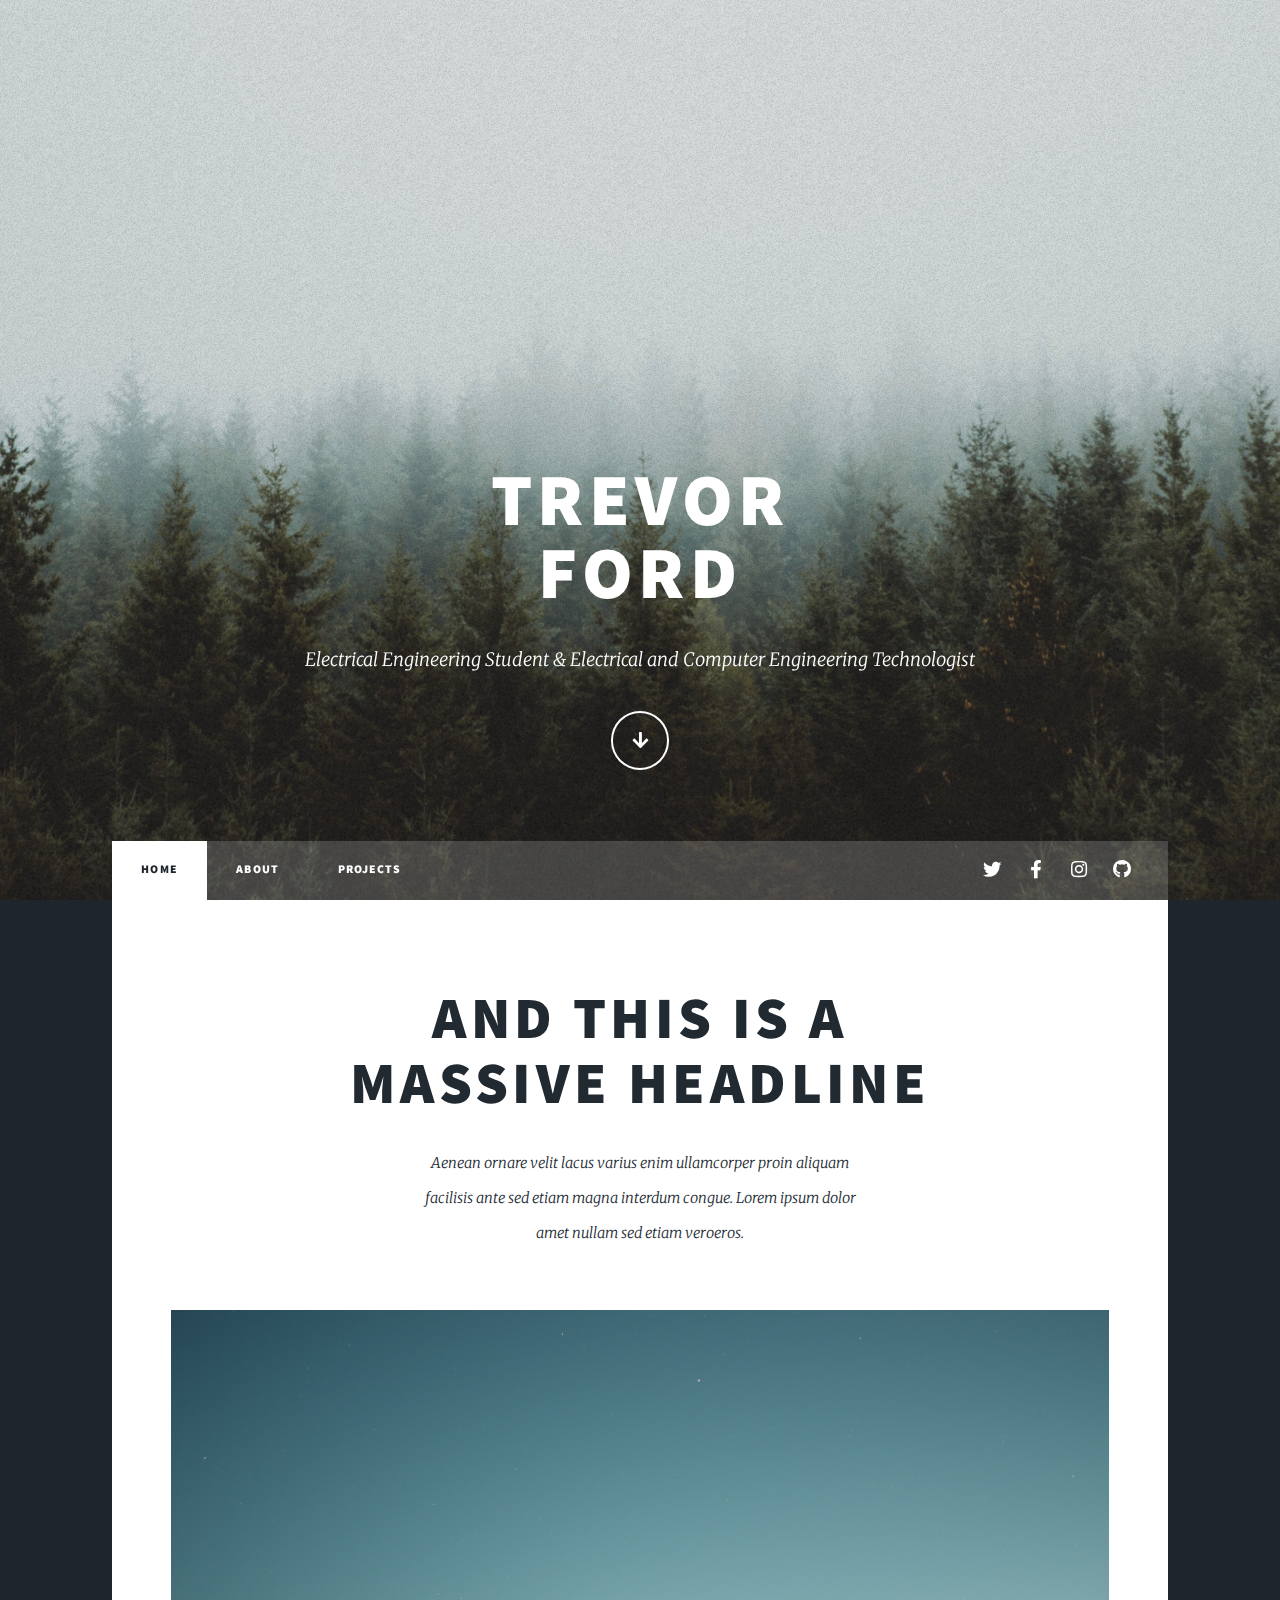
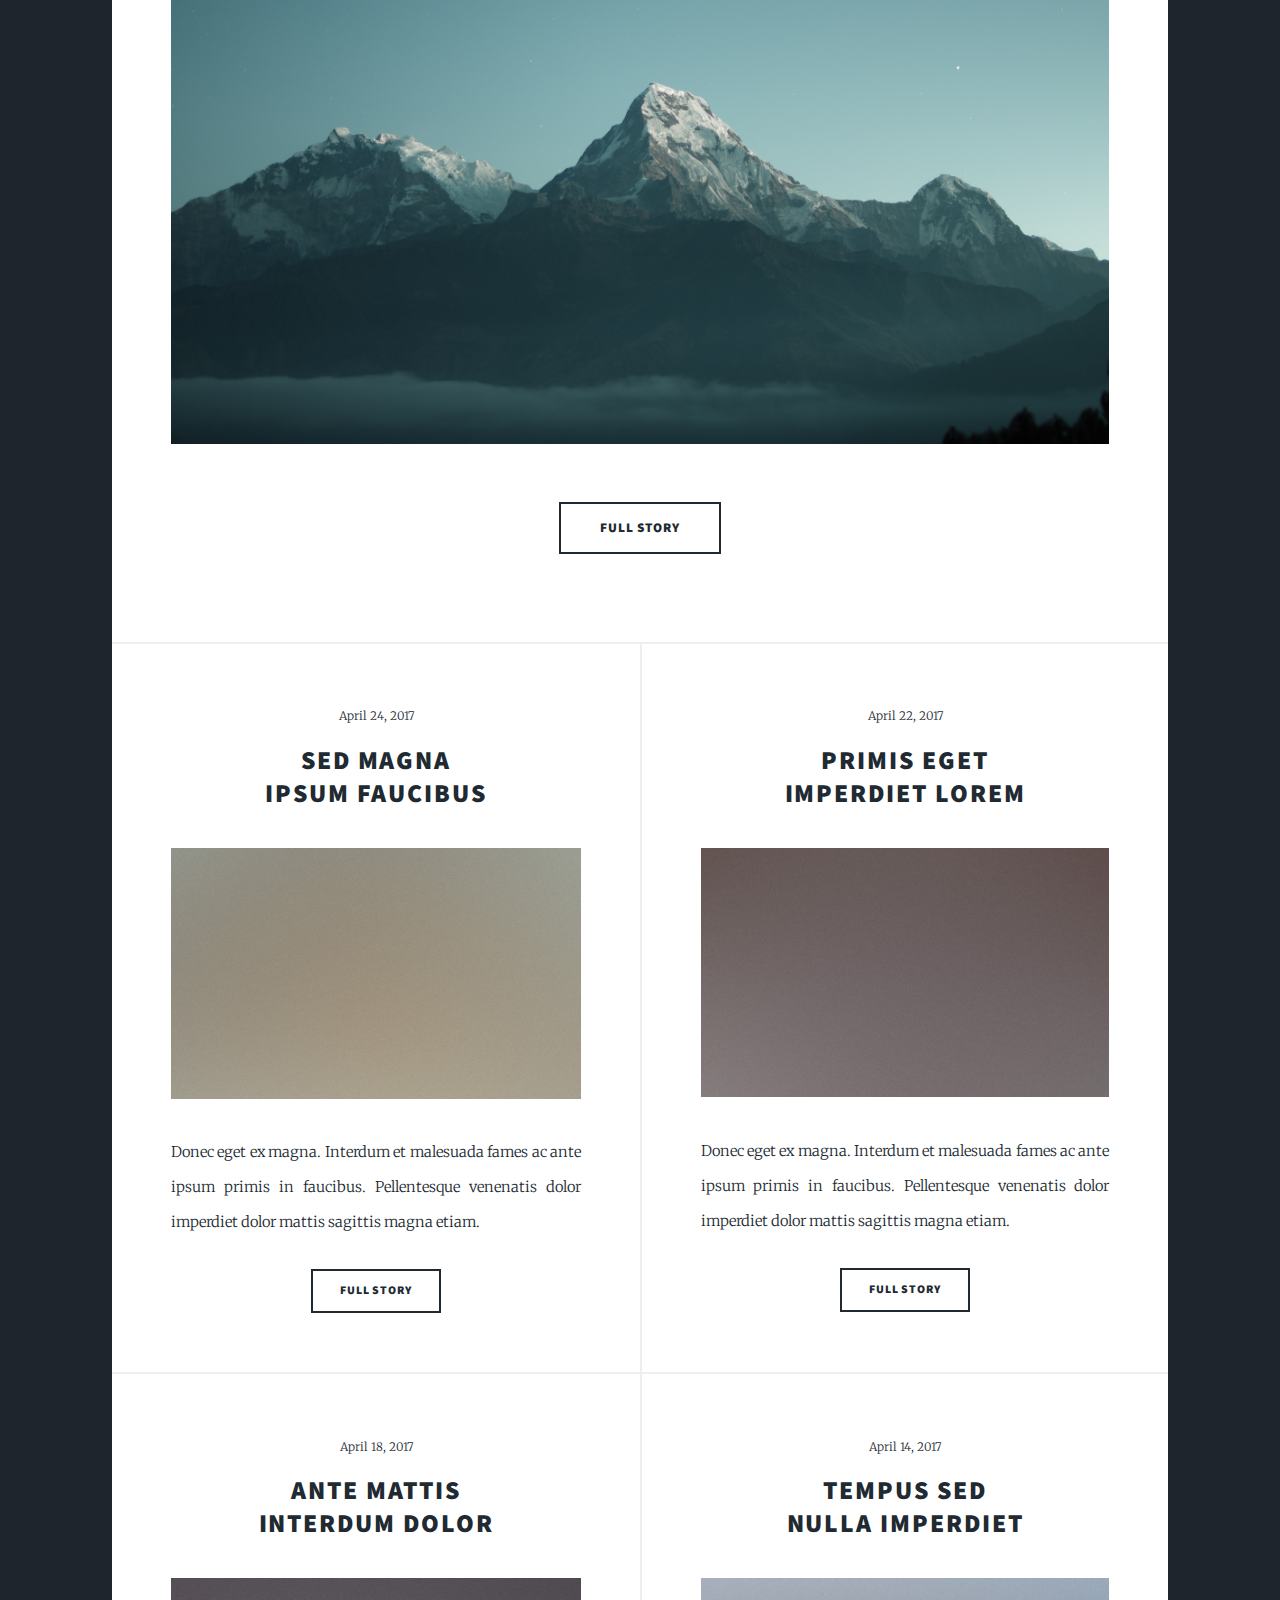
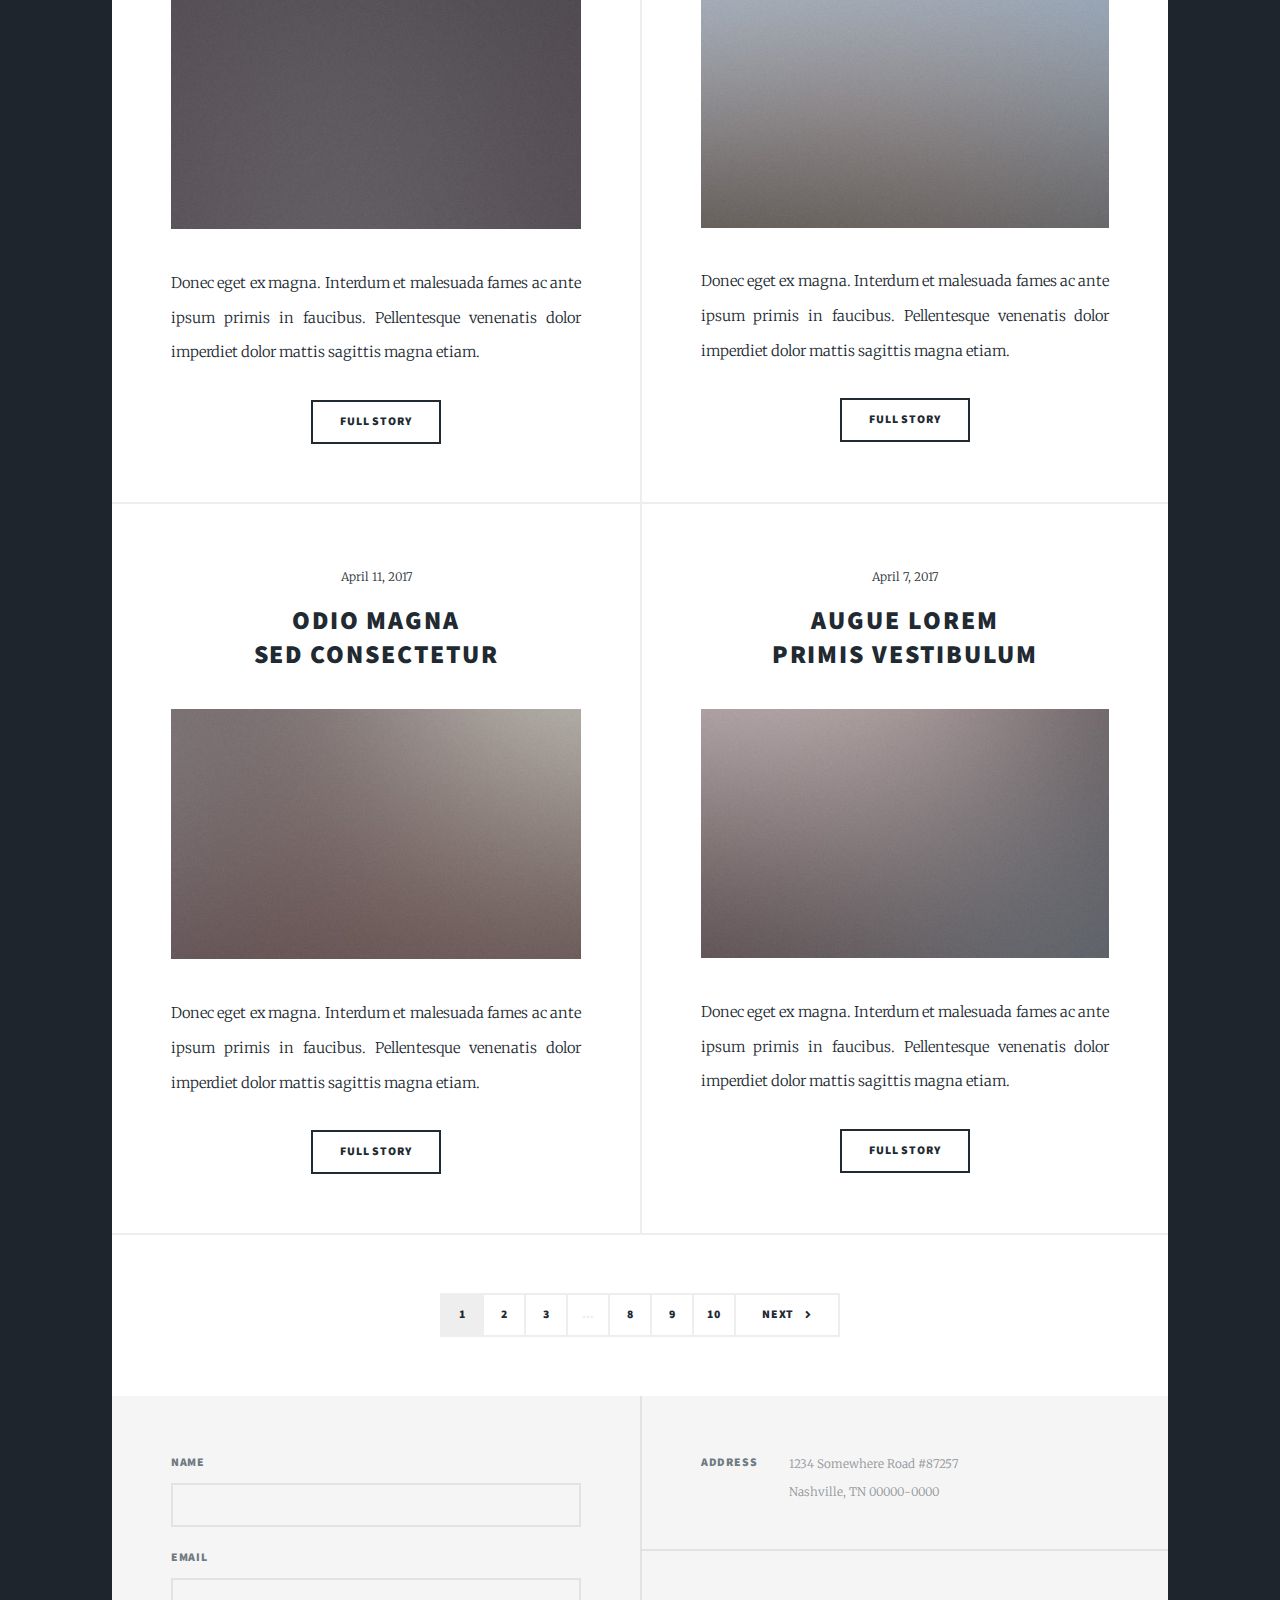
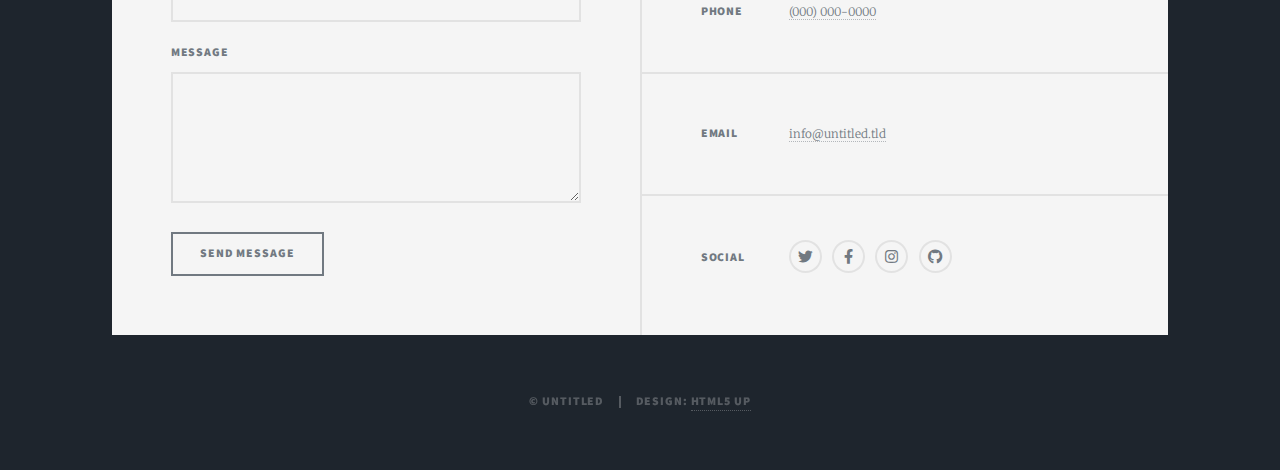
==== index.html @ 98e1e1d2 "Add files via upload" ====
<!DOCTYPE HTML>
<!--
	Massively by HTML5 UP
	html5up.net | @ajlkn
	Free for personal and commercial use under the CCA 3.0 license (html5up.net/license)
-->
<html>
	<head>
		<title>Trevor Ford</title>
		<meta charset="utf-8" />
		<meta name="viewport" content="width=device-width, initial-scale=1, user-scalable=no" />
		<link rel="stylesheet" href="assets/css/main.css" />
		<noscript><link rel="stylesheet" href="assets/css/noscript.css" /></noscript>
	</head>
	<body class="is-preload">

		<!-- Wrapper -->
			<div id="wrapper" class="fade-in">

				<!-- Intro -->
					<div id="intro">
						<h1>Trevor<br />
						Ford</h1>
						<p>Electrical Engineering Student & Electrical and Computer Engineering Technologist</p>
						<ul class="actions">
							<li><a href="#header" class="button icon solid solo fa-arrow-down scrolly">Continue</a></li>
						</ul>
					</div>

				<!-- Header -->
					<header id="header">
						<a href="index.html" class="logo">Trevor Ford</a>
					</header>

				<!-- Nav -->
					<nav id="nav">
						<ul class="links">
							<li class="active"><a href="index.html">Home</a></li>
							<li><a href="about.html">About</a></li>
							<li><a href="projects.html">Projects</a></li>
						</ul>
						<ul class="icons">
							<li><a href="#" class="icon brands fa-twitter"><span class="label">Twitter</span></a></li>
							<li><a href="#" class="icon brands fa-facebook-f"><span class="label">Facebook</span></a></li>
							<li><a href="#" class="icon brands fa-instagram"><span class="label">Instagram</span></a></li>
							<li><a href="#" class="icon brands fa-github"><span class="label">GitHub</span></a></li>
						</ul>
					</nav>

				<!-- Main -->
					<div id="main">

						<!-- Featured Post -->
							<article class="post featured">
								<header class="major">
									<h2><a href="#">And this is a<br />
									massive headline</a></h2>
									<p>Aenean ornare velit lacus varius enim ullamcorper proin aliquam<br />
									facilisis ante sed etiam magna interdum congue. Lorem ipsum dolor<br />
									amet nullam sed etiam veroeros.</p>
								</header>
								<a href="mrtherm.html" class="image main"><img src="images/pic01.jpg" alt="" /></a>
								<ul class="actions special">
									<li><a href="mrtherm.html" class="button large">Full Story</a></li>
								</ul>
							</article>

						<!-- Posts -->
							<section class="posts">
								<article>
									<header>
										<span class="date">April 24, 2017</span>
										<h2><a href="#">Sed magna<br />
										ipsum faucibus</a></h2>
									</header>
									<a href="#" class="image fit"><img src="images/pic02.jpg" alt="" /></a>
									<p>Donec eget ex magna. Interdum et malesuada fames ac ante ipsum primis in faucibus. Pellentesque venenatis dolor imperdiet dolor mattis sagittis magna etiam.</p>
									<ul class="actions special">
										<li><a href="#" class="button">Full Story</a></li>
									</ul>
								</article>
								<article>
									<header>
										<span class="date">April 22, 2017</span>
										<h2><a href="#">Primis eget<br />
										imperdiet lorem</a></h2>
									</header>
									<a href="#" class="image fit"><img src="images/pic03.jpg" alt="" /></a>
									<p>Donec eget ex magna. Interdum et malesuada fames ac ante ipsum primis in faucibus. Pellentesque venenatis dolor imperdiet dolor mattis sagittis magna etiam.</p>
									<ul class="actions special">
										<li><a href="#" class="button">Full Story</a></li>
									</ul>
								</article>
								<article>
									<header>
										<span class="date">April 18, 2017</span>
										<h2><a href="#">Ante mattis<br />
										interdum dolor</a></h2>
									</header>
									<a href="#" class="image fit"><img src="images/pic04.jpg" alt="" /></a>
									<p>Donec eget ex magna. Interdum et malesuada fames ac ante ipsum primis in faucibus. Pellentesque venenatis dolor imperdiet dolor mattis sagittis magna etiam.</p>
									<ul class="actions special">
										<li><a href="#" class="button">Full Story</a></li>
									</ul>
								</article>
								<article>
									<header>
										<span class="date">April 14, 2017</span>
										<h2><a href="#">Tempus sed<br />
										nulla imperdiet</a></h2>
									</header>
									<a href="#" class="image fit"><img src="images/pic05.jpg" alt="" /></a>
									<p>Donec eget ex magna. Interdum et malesuada fames ac ante ipsum primis in faucibus. Pellentesque venenatis dolor imperdiet dolor mattis sagittis magna etiam.</p>
									<ul class="actions special">
										<li><a href="#" class="button">Full Story</a></li>
									</ul>
								</article>
								<article>
									<header>
										<span class="date">April 11, 2017</span>
										<h2><a href="#">Odio magna<br />
										sed consectetur</a></h2>
									</header>
									<a href="#" class="image fit"><img src="images/pic06.jpg" alt="" /></a>
									<p>Donec eget ex magna. Interdum et malesuada fames ac ante ipsum primis in faucibus. Pellentesque venenatis dolor imperdiet dolor mattis sagittis magna etiam.</p>
									<ul class="actions special">
										<li><a href="#" class="button">Full Story</a></li>
									</ul>
								</article>
								<article>
									<header>
										<span class="date">April 7, 2017</span>
										<h2><a href="#">Augue lorem<br />
										primis vestibulum</a></h2>
									</header>
									<a href="#" class="image fit"><img src="images/pic07.jpg" alt="" /></a>
									<p>Donec eget ex magna. Interdum et malesuada fames ac ante ipsum primis in faucibus. Pellentesque venenatis dolor imperdiet dolor mattis sagittis magna etiam.</p>
									<ul class="actions special">
										<li><a href="#" class="button">Full Story</a></li>
									</ul>
								</article>
							</section>

						<!-- Footer -->
							<footer>
								<div class="pagination">
									<!--<a href="#" class="previous">Prev</a>-->
									<a href="#" class="page active">1</a>
									<a href="#" class="page">2</a>
									<a href="#" class="page">3</a>
									<span class="extra">&hellip;</span>
									<a href="#" class="page">8</a>
									<a href="#" class="page">9</a>
									<a href="#" class="page">10</a>
									<a href="#" class="next">Next</a>
								</div>
							</footer>

					</div>

				<!-- Footer -->
					<footer id="footer">
						<section>
							<form method="post" action="#">
								<div class="fields">
									<div class="field">
										<label for="name">Name</label>
										<input type="text" name="name" id="name" />
									</div>
									<div class="field">
										<label for="email">Email</label>
										<input type="text" name="email" id="email" />
									</div>
									<div class="field">
										<label for="message">Message</label>
										<textarea name="message" id="message" rows="3"></textarea>
									</div>
								</div>
								<ul class="actions">
									<li><input type="submit" value="Send Message" /></li>
								</ul>
							</form>
						</section>
						<section class="split contact">
							<section class="alt">
								<h3>Address</h3>
								<p>1234 Somewhere Road #87257<br />
								Nashville, TN 00000-0000</p>
							</section>
							<section>
								<h3>Phone</h3>
								<p><a href="#">(000) 000-0000</a></p>
							</section>
							<section>
								<h3>Email</h3>
								<p><a href="#">info@untitled.tld</a></p>
							</section>
							<section>
								<h3>Social</h3>
								<ul class="icons alt">
									<li><a href="#" class="icon brands alt fa-twitter"><span class="label">Twitter</span></a></li>
									<li><a href="#" class="icon brands alt fa-facebook-f"><span class="label">Facebook</span></a></li>
									<li><a href="#" class="icon brands alt fa-instagram"><span class="label">Instagram</span></a></li>
									<li><a href="#" class="icon brands alt fa-github"><span class="label">GitHub</span></a></li>
								</ul>
							</section>
						</section>
					</footer>

				<!-- Copyright -->
					<div id="copyright">
						<ul><li>&copy; Untitled</li><li>Design: <a href="https://html5up.net">HTML5 UP</a></li></ul>
					</div>

			</div>

		<!-- Scripts -->
			<script src="assets/js/jquery.min.js"></script>
			<script src="assets/js/jquery.scrollex.min.js"></script>
			<script src="assets/js/jquery.scrolly.min.js"></script>
			<script src="assets/js/browser.min.js"></script>
			<script src="assets/js/breakpoints.min.js"></script>
			<script src="assets/js/util.js"></script>
			<script src="assets/js/main.js"></script>

	</body>
</html>
---- assets/css/main.css ----
@import url(fontawesome-all.min.css);
@import url("https://fonts.googleapis.com/css?family=Merriweather:300,700,300italic,700italic|Source+Sans+Pro:900");

/*
	Massively by HTML5 UP
	html5up.net | @ajlkn
	Free for personal and commercial use under the CCA 3.0 license (html5up.net/license)
*/

html, body, div, span, applet, object,
iframe, h1, h2, h3, h4, h5, h6, p, blockquote,
pre, a, abbr, acronym, address, big, cite,
code, del, dfn, em, img, ins, kbd, q, s, samp,
small, strike, strong, sub, sup, tt, var, b,
u, i, center, dl, dt, dd, ol, ul, li, fieldset,
form, label, legend, table, caption, tbody,
tfoot, thead, tr, th, td, article, aside,
canvas, details, embed, figure, figcaption,
footer, header, hgroup, menu, nav, output, ruby,
section, summary, time, mark, audio, video {
	margin: 0;
	padding: 0;
	border: 0;
	font-size: 100%;
	font: inherit;
	vertical-align: baseline;}

article, aside, details, figcaption, figure,
footer, header, hgroup, menu, nav, section {
	display: block;}

body {
	line-height: 1;
}

ol, ul {
	list-style: none;
}

blockquote, q {
	quotes: none;
}

	blockquote:before, blockquote:after, q:before, q:after {
		content: '';
		content: none;
	}

table {
	border-collapse: collapse;
	border-spacing: 0;
}

body {
	-webkit-text-size-adjust: none;
}

mark {
	background-color: transparent;
	color: inherit;
}

input::-moz-focus-inner {
	border: 0;
	padding: 0;
}

input, select, textarea {
	-moz-appearance: none;
	-webkit-appearance: none;
	-ms-appearance: none;
	appearance: none;
}

/* Basic */

	@-ms-viewport {
		width: device-width;
	}

	body {
		-ms-overflow-style: scrollbar;
	}

	@media screen and (max-width: 480px) {

		html, body {
			min-width: 320px;
		}

	}

	html {
		box-sizing: border-box;
	}

	*, *:before, *:after {
		box-sizing: inherit;
	}

	body {
		background-color: #1e252d;
	}

		body.is-preload *, body.is-preload *:before, body.is-preload *:after {
			-moz-animation: none !important;
			-webkit-animation: none !important;
			-ms-animation: none !important;
			animation: none !important;
			-moz-transition: none !important;
			-webkit-transition: none !important;
			-ms-transition: none !important;
			transition: none !important;
		}

/* Type */

	html {
		font-size: 16pt;
	}

		@media screen and (max-width: 1680px) {

			html {
				font-size: 12pt;
			}

		}

		@media screen and (max-width: 1280px) {

			html {
				font-size: 11pt;
			}

		}

		@media screen and (max-width: 360px) {

			html {
				font-size: 10pt;
			}

		}

	body {
		color: #212931;
	}

	body, input, select, textarea {
		font-family: "Merriweather", Georgia, serif;
		font-weight: 300;
		font-size: 1rem;
		line-height: 2.375;
	}

	a {
		-moz-transition: color 0.2s ease-in-out, background-color 0.2s ease-in-out, border-color 0.2s ease-in-out, box-shadow 0.2s ease-in-out;
		-webkit-transition: color 0.2s ease-in-out, background-color 0.2s ease-in-out, border-color 0.2s ease-in-out, box-shadow 0.2s ease-in-out;
		-ms-transition: color 0.2s ease-in-out, background-color 0.2s ease-in-out, border-color 0.2s ease-in-out, box-shadow 0.2s ease-in-out;
		transition: color 0.2s ease-in-out, background-color 0.2s ease-in-out, border-color 0.2s ease-in-out, box-shadow 0.2s ease-in-out;
		border-bottom: dotted 1px;
		text-decoration: none;
	}

		a:hover {
			border-bottom-color: transparent;
		}

	strong, b {
		font-weight: 600;
	}

	em, i {
		font-style: italic;
	}

	p {
		text-align: justify;
		margin: 0 0 2rem 0;
	}

	h1, h2, h3, h4, h5, h6 {
		font-family: "Source Sans Pro", Helvetica, sans-serif;
		font-weight: 900;
		line-height: 1.5;
		letter-spacing: 0.075em;
		text-transform: uppercase;
		margin: 0 0 1rem 0;
	}

		h1 a, h2 a, h3 a, h4 a, h5 a, h6 a {
			border-bottom: 0;
			color: inherit;
			text-decoration: none;
		}

	h1 {
		font-size: 4rem;
		line-height: 1.1;
		margin: 0 0 2rem 0;
	}

	h2 {
		font-size: 1.75rem;
		line-height: 1.3;
		margin: 0 0 1.5rem 0;
	}

	h3 {
		font-size: 1.25rem;
		margin: 0 0 1.5rem 0;
	}

	h4 {
		font-size: 1rem;
	}

	h5 {
		font-size: 0.9rem;
	}

	h6 {
		font-size: 0.8rem;
	}

	sub {
		font-size: 0.8rem;
		position: relative;
		top: 0.5rem;
	}

	sup {
		font-size: 0.8rem;
		position: relative;
		top: -0.5rem;
	}

	blockquote {
		border-left: solid 4px;
		font-style: italic;
		margin: 0 0 2rem 0;
		padding: 0.5rem 0 0.5rem 2rem;
	}

	code {
		border: solid 2px;
		font-family: "Courier New", monospace;
		font-size: 0.9rem;
		margin: 0 0.25rem;
		padding: 0.25rem 0.65rem;
	}

	pre {
		-webkit-overflow-scrolling: touch;
		font-family: "Courier New", monospace;
		font-size: 0.9rem;
		margin: 0 0 2rem 0;
	}

		pre code {
			display: block;
			line-height: 1.75;
			padding: 1rem 1.5rem;
			overflow-x: auto;
		}

	hr {
		border: 0;
		border-bottom: solid 2px;
		margin: 3rem 0;
	}

		hr.major {
			margin: 5rem 0;
		}

	.align-left {
		text-align: left;
	}

	.align-center {
		text-align: center;
	}

	.align-right {
		text-align: right;
	}

	input, select, textarea {
		color: #212931;
	}

	a {
		color: #212931;
		border-bottom-color: rgba(33, 41, 49, 0.5);
	}

		a:hover {
			border-bottom-color: transparent;
			color: #18bfef !important;
		}

	strong, b {
		color: #212931;
	}

	h1, h2, h3, h4, h5, h6 {
		color: #212931;
	}

	blockquote {
		border-left-color: #eeeeee;
	}

	code {
		background: rgba(220, 220, 220, 0.25);
		border-color: #eeeeee;
	}

	hr {
		border-bottom-color: #eeeeee;
	}

/* Row */

	.row {
		display: flex;
		flex-wrap: wrap;
		box-sizing: border-box;
		align-items: stretch;
	}

		.row > * {
			box-sizing: border-box;
		}

		.row.gtr-uniform > * > :last-child {
			margin-bottom: 0;
		}

		.row.aln-left {
			justify-content: flex-start;
		}

		.row.aln-center {
			justify-content: center;
		}

		.row.aln-right {
			justify-content: flex-end;
		}

		.row.aln-top {
			align-items: flex-start;
		}

		.row.aln-middle {
			align-items: center;
		}

		.row.aln-bottom {
			align-items: flex-end;
		}

		.row > .imp {
			order: -1;
		}

		.row > .col-1 {
			width: 8.33333%;
		}

		.row > .off-1 {
			margin-left: 8.33333%;
		}

		.row > .col-2 {
			width: 16.66667%;
		}

		.row > .off-2 {
			margin-left: 16.66667%;
		}

		.row > .col-3 {
			width: 25%;
		}

		.row > .off-3 {
			margin-left: 25%;
		}

		.row > .col-4 {
			width: 33.33333%;
		}

		.row > .off-4 {
			margin-left: 33.33333%;
		}

		.row > .col-5 {
			width: 41.66667%;
		}

		.row > .off-5 {
			margin-left: 41.66667%;
		}

		.row > .col-6 {
			width: 50%;
		}

		.row > .off-6 {
			margin-left: 50%;
		}

		.row > .col-7 {
			width: 58.33333%;
		}

		.row > .off-7 {
			margin-left: 58.33333%;
		}

		.row > .col-8 {
			width: 66.66667%;
		}

		.row > .off-8 {
			margin-left: 66.66667%;
		}

		.row > .col-9 {
			width: 75%;
		}

		.row > .off-9 {
			margin-left: 75%;
		}

		.row > .col-10 {
			width: 83.33333%;
		}

		.row > .off-10 {
			margin-left: 83.33333%;
		}

		.row > .col-11 {
			width: 91.66667%;
		}

		.row > .off-11 {
			margin-left: 91.66667%;
		}

		.row > .col-12 {
			width: 100%;
		}

		.row > .off-12 {
			margin-left: 100%;
		}

		.row.gtr-0 {
			margin-top: 0;
			margin-left: 0rem;
		}

			.row.gtr-0 > * {
				padding: 0 0 0 0rem;
			}

			.row.gtr-0.gtr-uniform {
				margin-top: 0rem;
			}

				.row.gtr-0.gtr-uniform > * {
					padding-top: 0rem;
				}

		.row.gtr-25 {
			margin-top: 0;
			margin-left: -0.375rem;
		}

			.row.gtr-25 > * {
				padding: 0 0 0 0.375rem;
			}

			.row.gtr-25.gtr-uniform {
				margin-top: -0.375rem;
			}

				.row.gtr-25.gtr-uniform > * {
					padding-top: 0.375rem;
				}

		.row.gtr-50 {
			margin-top: 0;
			margin-left: -0.75rem;
		}

			.row.gtr-50 > * {
				padding: 0 0 0 0.75rem;
			}

			.row.gtr-50.gtr-uniform {
				margin-top: -0.75rem;
			}

				.row.gtr-50.gtr-uniform > * {
					padding-top: 0.75rem;
				}

		.row {
			margin-top: 0;
			margin-left: -1.5rem;
		}

			.row > * {
				padding: 0 0 0 1.5rem;
			}

			.row.gtr-uniform {
				margin-top: -1.5rem;
			}

				.row.gtr-uniform > * {
					padding-top: 1.5rem;
				}

		.row.gtr-150 {
			margin-top: 0;
			margin-left: -2.25rem;
		}

			.row.gtr-150 > * {
				padding: 0 0 0 2.25rem;
			}

			.row.gtr-150.gtr-uniform {
				margin-top: -2.25rem;
			}

				.row.gtr-150.gtr-uniform > * {
					padding-top: 2.25rem;
				}

		.row.gtr-200 {
			margin-top: 0;
			margin-left: -3rem;
		}

			.row.gtr-200 > * {
				padding: 0 0 0 3rem;
			}

			.row.gtr-200.gtr-uniform {
				margin-top: -3rem;
			}

				.row.gtr-200.gtr-uniform > * {
					padding-top: 3rem;
				}

		@media screen and (max-width: 1680px) {

			.row {
				display: flex;
				flex-wrap: wrap;
				box-sizing: border-box;
				align-items: stretch;
			}

				.row > * {
					box-sizing: border-box;
				}

				.row.gtr-uniform > * > :last-child {
					margin-bottom: 0;
				}

				.row.aln-left {
					justify-content: flex-start;
				}

				.row.aln-center {
					justify-content: center;
				}

				.row.aln-right {
					justify-content: flex-end;
				}

				.row.aln-top {
					align-items: flex-start;
				}

				.row.aln-middle {
					align-items: center;
				}

				.row.aln-bottom {
					align-items: flex-end;
				}

				.row > .imp-xlarge {
					order: -1;
				}

				.row > .col-1-xlarge {
					width: 8.33333%;
				}

				.row > .off-1-xlarge {
					margin-left: 8.33333%;
				}

				.row > .col-2-xlarge {
					width: 16.66667%;
				}

				.row > .off-2-xlarge {
					margin-left: 16.66667%;
				}

				.row > .col-3-xlarge {
					width: 25%;
				}

				.row > .off-3-xlarge {
					margin-left: 25%;
				}

				.row > .col-4-xlarge {
					width: 33.33333%;
				}

				.row > .off-4-xlarge {
					margin-left: 33.33333%;
				}

				.row > .col-5-xlarge {
					width: 41.66667%;
				}

				.row > .off-5-xlarge {
					margin-left: 41.66667%;
				}

				.row > .col-6-xlarge {
					width: 50%;
				}

				.row > .off-6-xlarge {
					margin-left: 50%;
				}

				.row > .col-7-xlarge {
					width: 58.33333%;
				}

				.row > .off-7-xlarge {
					margin-left: 58.33333%;
				}

				.row > .col-8-xlarge {
					width: 66.66667%;
				}

				.row > .off-8-xlarge {
					margin-left: 66.66667%;
				}

				.row > .col-9-xlarge {
					width: 75%;
				}

				.row > .off-9-xlarge {
					margin-left: 75%;
				}

				.row > .col-10-xlarge {
					width: 83.33333%;
				}

				.row > .off-10-xlarge {
					margin-left: 83.33333%;
				}

				.row > .col-11-xlarge {
					width: 91.66667%;
				}

				.row > .off-11-xlarge {
					margin-left: 91.66667%;
				}

				.row > .col-12-xlarge {
					width: 100%;
				}

				.row > .off-12-xlarge {
					margin-left: 100%;
				}

				.row.gtr-0 {
					margin-top: 0;
					margin-left: 0rem;
				}

					.row.gtr-0 > * {
						padding: 0 0 0 0rem;
					}

					.row.gtr-0.gtr-uniform {
						margin-top: 0rem;
					}

						.row.gtr-0.gtr-uniform > * {
							padding-top: 0rem;
						}

				.row.gtr-25 {
					margin-top: 0;
					margin-left: -0.375rem;
				}

					.row.gtr-25 > * {
						padding: 0 0 0 0.375rem;
					}

					.row.gtr-25.gtr-uniform {
						margin-top: -0.375rem;
					}

						.row.gtr-25.gtr-uniform > * {
							padding-top: 0.375rem;
						}

				.row.gtr-50 {
					margin-top: 0;
					margin-left: -0.75rem;
				}

					.row.gtr-50 > * {
						padding: 0 0 0 0.75rem;
					}

					.row.gtr-50.gtr-uniform {
						margin-top: -0.75rem;
					}

						.row.gtr-50.gtr-uniform > * {
							padding-top: 0.75rem;
						}

				.row {
					margin-top: 0;
					margin-left: -1.5rem;
				}

					.row > * {
						padding: 0 0 0 1.5rem;
					}

					.row.gtr-uniform {
						margin-top: -1.5rem;
					}

						.row.gtr-uniform > * {
							padding-top: 1.5rem;
						}

				.row.gtr-150 {
					margin-top: 0;
					margin-left: -2.25rem;
				}

					.row.gtr-150 > * {
						padding: 0 0 0 2.25rem;
					}

					.row.gtr-150.gtr-uniform {
						margin-top: -2.25rem;
					}

						.row.gtr-150.gtr-uniform > * {
							padding-top: 2.25rem;
						}

				.row.gtr-200 {
					margin-top: 0;
					margin-left: -3rem;
				}

					.row.gtr-200 > * {
						padding: 0 0 0 3rem;
					}

					.row.gtr-200.gtr-uniform {
						margin-top: -3rem;
					}

						.row.gtr-200.gtr-uniform > * {
							padding-top: 3rem;
						}

		}

		@media screen and (max-width: 1280px) {

			.row {
				display: flex;
				flex-wrap: wrap;
				box-sizing: border-box;
				align-items: stretch;
			}

				.row > * {
					box-sizing: border-box;
				}

				.row.gtr-uniform > * > :last-child {
					margin-bottom: 0;
				}

				.row.aln-left {
					justify-content: flex-start;
				}

				.row.aln-center {
					justify-content: center;
				}

				.row.aln-right {
					justify-content: flex-end;
				}

				.row.aln-top {
					align-items: flex-start;
				}

				.row.aln-middle {
					align-items: center;
				}

				.row.aln-bottom {
					align-items: flex-end;
				}

				.row > .imp-large {
					order: -1;
				}

				.row > .col-1-large {
					width: 8.33333%;
				}

				.row > .off-1-large {
					margin-left: 8.33333%;
				}

				.row > .col-2-large {
					width: 16.66667%;
				}

				.row > .off-2-large {
					margin-left: 16.66667%;
				}

				.row > .col-3-large {
					width: 25%;
				}

				.row > .off-3-large {
					margin-left: 25%;
				}

				.row > .col-4-large {
					width: 33.33333%;
				}

				.row > .off-4-large {
					margin-left: 33.33333%;
				}

				.row > .col-5-large {
					width: 41.66667%;
				}

				.row > .off-5-large {
					margin-left: 41.66667%;
				}

				.row > .col-6-large {
					width: 50%;
				}

				.row > .off-6-large {
					margin-left: 50%;
				}

				.row > .col-7-large {
					width: 58.33333%;
				}

				.row > .off-7-large {
					margin-left: 58.33333%;
				}

				.row > .col-8-large {
					width: 66.66667%;
				}

				.row > .off-8-large {
					margin-left: 66.66667%;
				}

				.row > .col-9-large {
					width: 75%;
				}

				.row > .off-9-large {
					margin-left: 75%;
				}

				.row > .col-10-large {
					width: 83.33333%;
				}

				.row > .off-10-large {
					margin-left: 83.33333%;
				}

				.row > .col-11-large {
					width: 91.66667%;
				}

				.row > .off-11-large {
					margin-left: 91.66667%;
				}

				.row > .col-12-large {
					width: 100%;
				}

				.row > .off-12-large {
					margin-left: 100%;
				}

				.row.gtr-0 {
					margin-top: 0;
					margin-left: 0rem;
				}

					.row.gtr-0 > * {
						padding: 0 0 0 0rem;
					}

					.row.gtr-0.gtr-uniform {
						margin-top: 0rem;
					}

						.row.gtr-0.gtr-uniform > * {
							padding-top: 0rem;
						}

				.row.gtr-25 {
					margin-top: 0;
					margin-left: -0.375rem;
				}

					.row.gtr-25 > * {
						padding: 0 0 0 0.375rem;
					}

					.row.gtr-25.gtr-uniform {
						margin-top: -0.375rem;
					}

						.row.gtr-25.gtr-uniform > * {
							padding-top: 0.375rem;
						}

				.row.gtr-50 {
					margin-top: 0;
					margin-left: -0.75rem;
				}

					.row.gtr-50 > * {
						padding: 0 0 0 0.75rem;
					}

					.row.gtr-50.gtr-uniform {
						margin-top: -0.75rem;
					}

						.row.gtr-50.gtr-uniform > * {
							padding-top: 0.75rem;
						}

				.row {
					margin-top: 0;
					margin-left: -1.5rem;
				}

					.row > * {
						padding: 0 0 0 1.5rem;
					}

					.row.gtr-uniform {
						margin-top: -1.5rem;
					}

						.row.gtr-uniform > * {
							padding-top: 1.5rem;
						}

				.row.gtr-150 {
					margin-top: 0;
					margin-left: -2.25rem;
				}

					.row.gtr-150 > * {
						padding: 0 0 0 2.25rem;
					}

					.row.gtr-150.gtr-uniform {
						margin-top: -2.25rem;
					}

						.row.gtr-150.gtr-uniform > * {
							padding-top: 2.25rem;
						}

				.row.gtr-200 {
					margin-top: 0;
					margin-left: -3rem;
				}

					.row.gtr-200 > * {
						padding: 0 0 0 3rem;
					}

					.row.gtr-200.gtr-uniform {
						margin-top: -3rem;
					}

						.row.gtr-200.gtr-uniform > * {
							padding-top: 3rem;
						}

		}

		@media screen and (max-width: 980px) {

			.row {
				display: flex;
				flex-wrap: wrap;
				box-sizing: border-box;
				align-items: stretch;
			}

				.row > * {
					box-sizing: border-box;
				}

				.row.gtr-uniform > * > :last-child {
					margin-bottom: 0;
				}

				.row.aln-left {
					justify-content: flex-start;
				}

				.row.aln-center {
					justify-content: center;
				}

				.row.aln-right {
					justify-content: flex-end;
				}

				.row.aln-top {
					align-items: flex-start;
				}

				.row.aln-middle {
					align-items: center;
				}

				.row.aln-bottom {
					align-items: flex-end;
				}

				.row > .imp-medium {
					order: -1;
				}

				.row > .col-1-medium {
					width: 8.33333%;
				}

				.row > .off-1-medium {
					margin-left: 8.33333%;
				}

				.row > .col-2-medium {
					width: 16.66667%;
				}

				.row > .off-2-medium {
					margin-left: 16.66667%;
				}

				.row > .col-3-medium {
					width: 25%;
				}

				.row > .off-3-medium {
					margin-left: 25%;
				}

				.row > .col-4-medium {
					width: 33.33333%;
				}

				.row > .off-4-medium {
					margin-left: 33.33333%;
				}

				.row > .col-5-medium {
					width: 41.66667%;
				}

				.row > .off-5-medium {
					margin-left: 41.66667%;
				}

				.row > .col-6-medium {
					width: 50%;
				}

				.row > .off-6-medium {
					margin-left: 50%;
				}

				.row > .col-7-medium {
					width: 58.33333%;
				}

				.row > .off-7-medium {
					margin-left: 58.33333%;
				}

				.row > .col-8-medium {
					width: 66.66667%;
				}

				.row > .off-8-medium {
					margin-left: 66.66667%;
				}

				.row > .col-9-medium {
					width: 75%;
				}

				.row > .off-9-medium {
					margin-left: 75%;
				}

				.row > .col-10-medium {
					width: 83.33333%;
				}

				.row > .off-10-medium {
					margin-left: 83.33333%;
				}

				.row > .col-11-medium {
					width: 91.66667%;
				}

				.row > .off-11-medium {
					margin-left: 91.66667%;
				}

				.row > .col-12-medium {
					width: 100%;
				}

				.row > .off-12-medium {
					margin-left: 100%;
				}

				.row.gtr-0 {
					margin-top: 0;
					margin-left: 0rem;
				}

					.row.gtr-0 > * {
						padding: 0 0 0 0rem;
					}

					.row.gtr-0.gtr-uniform {
						margin-top: 0rem;
					}

						.row.gtr-0.gtr-uniform > * {
							padding-top: 0rem;
						}

				.row.gtr-25 {
					margin-top: 0;
					margin-left: -0.375rem;
				}

					.row.gtr-25 > * {
						padding: 0 0 0 0.375rem;
					}

					.row.gtr-25.gtr-uniform {
						margin-top: -0.375rem;
					}

						.row.gtr-25.gtr-uniform > * {
							padding-top: 0.375rem;
						}

				.row.gtr-50 {
					margin-top: 0;
					margin-left: -0.75rem;
				}

					.row.gtr-50 > * {
						padding: 0 0 0 0.75rem;
					}

					.row.gtr-50.gtr-uniform {
						margin-top: -0.75rem;
					}

						.row.gtr-50.gtr-uniform > * {
							padding-top: 0.75rem;
						}

				.row {
					margin-top: 0;
					margin-left: -1.5rem;
				}

					.row > * {
						padding: 0 0 0 1.5rem;
					}

					.row.gtr-uniform {
						margin-top: -1.5rem;
					}

						.row.gtr-uniform > * {
							padding-top: 1.5rem;
						}

				.row.gtr-150 {
					margin-top: 0;
					margin-left: -2.25rem;
				}

					.row.gtr-150 > * {
						padding: 0 0 0 2.25rem;
					}

					.row.gtr-150.gtr-uniform {
						margin-top: -2.25rem;
					}

						.row.gtr-150.gtr-uniform > * {
							padding-top: 2.25rem;
						}

				.row.gtr-200 {
					margin-top: 0;
					margin-left: -3rem;
				}

					.row.gtr-200 > * {
						padding: 0 0 0 3rem;
					}

					.row.gtr-200.gtr-uniform {
						margin-top: -3rem;
					}

						.row.gtr-200.gtr-uniform > * {
							padding-top: 3rem;
						}

		}

		@media screen and (max-width: 736px) {

			.row {
				display: flex;
				flex-wrap: wrap;
				box-sizing: border-box;
				align-items: stretch;
			}

				.row > * {
					box-sizing: border-box;
				}

				.row.gtr-uniform > * > :last-child {
					margin-bottom: 0;
				}

				.row.aln-left {
					justify-content: flex-start;
				}

				.row.aln-center {
					justify-content: center;
				}

				.row.aln-right {
					justify-content: flex-end;
				}

				.row.aln-top {
					align-items: flex-start;
				}

				.row.aln-middle {
					align-items: center;
				}

				.row.aln-bottom {
					align-items: flex-end;
				}

				.row > .imp-small {
					order: -1;
				}

				.row > .col-1-small {
					width: 8.33333%;
				}

				.row > .off-1-small {
					margin-left: 8.33333%;
				}

				.row > .col-2-small {
					width: 16.66667%;
				}

				.row > .off-2-small {
					margin-left: 16.66667%;
				}

				.row > .col-3-small {
					width: 25%;
				}

				.row > .off-3-small {
					margin-left: 25%;
				}

				.row > .col-4-small {
					width: 33.33333%;
				}

				.row > .off-4-small {
					margin-left: 33.33333%;
				}

				.row > .col-5-small {
					width: 41.66667%;
				}

				.row > .off-5-small {
					margin-left: 41.66667%;
				}

				.row > .col-6-small {
					width: 50%;
				}

				.row > .off-6-small {
					margin-left: 50%;
				}

				.row > .col-7-small {
					width: 58.33333%;
				}

				.row > .off-7-small {
					margin-left: 58.33333%;
				}

				.row > .col-8-small {
					width: 66.66667%;
				}

				.row > .off-8-small {
					margin-left: 66.66667%;
				}

				.row > .col-9-small {
					width: 75%;
				}

				.row > .off-9-small {
					margin-left: 75%;
				}

				.row > .col-10-small {
					width: 83.33333%;
				}

				.row > .off-10-small {
					margin-left: 83.33333%;
				}

				.row > .col-11-small {
					width: 91.66667%;
				}

				.row > .off-11-small {
					margin-left: 91.66667%;
				}

				.row > .col-12-small {
					width: 100%;
				}

				.row > .off-12-small {
					margin-left: 100%;
				}

				.row.gtr-0 {
					margin-top: 0;
					margin-left: 0rem;
				}

					.row.gtr-0 > * {
						padding: 0 0 0 0rem;
					}

					.row.gtr-0.gtr-uniform {
						margin-top: 0rem;
					}

						.row.gtr-0.gtr-uniform > * {
							padding-top: 0rem;
						}

				.row.gtr-25 {
					margin-top: 0;
					margin-left: -0.375rem;
				}

					.row.gtr-25 > * {
						padding: 0 0 0 0.375rem;
					}

					.row.gtr-25.gtr-uniform {
						margin-top: -0.375rem;
					}

						.row.gtr-25.gtr-uniform > * {
							padding-top: 0.375rem;
						}

				.row.gtr-50 {
					margin-top: 0;
					margin-left: -0.75rem;
				}

					.row.gtr-50 > * {
						padding: 0 0 0 0.75rem;
					}

					.row.gtr-50.gtr-uniform {
						margin-top: -0.75rem;
					}

						.row.gtr-50.gtr-uniform > * {
							padding-top: 0.75rem;
						}

				.row {
					margin-top: 0;
					margin-left: -1.5rem;
				}

					.row > * {
						padding: 0 0 0 1.5rem;
					}

					.row.gtr-uniform {
						margin-top: -1.5rem;
					}

						.row.gtr-uniform > * {
							padding-top: 1.5rem;
						}

				.row.gtr-150 {
					margin-top: 0;
					margin-left: -2.25rem;
				}

					.row.gtr-150 > * {
						padding: 0 0 0 2.25rem;
					}

					.row.gtr-150.gtr-uniform {
						margin-top: -2.25rem;
					}

						.row.gtr-150.gtr-uniform > * {
							padding-top: 2.25rem;
						}

				.row.gtr-200 {
					margin-top: 0;
					margin-left: -3rem;
				}

					.row.gtr-200 > * {
						padding: 0 0 0 3rem;
					}

					.row.gtr-200.gtr-uniform {
						margin-top: -3rem;
					}

						.row.gtr-200.gtr-uniform > * {
							padding-top: 3rem;
						}

		}

		@media screen and (max-width: 480px) {

			.row {
				display: flex;
				flex-wrap: wrap;
				box-sizing: border-box;
				align-items: stretch;
			}

				.row > * {
					box-sizing: border-box;
				}

				.row.gtr-uniform > * > :last-child {
					margin-bottom: 0;
				}

				.row.aln-left {
					justify-content: flex-start;
				}

				.row.aln-center {
					justify-content: center;
				}

				.row.aln-right {
					justify-content: flex-end;
				}

				.row.aln-top {
					align-items: flex-start;
				}

				.row.aln-middle {
					align-items: center;
				}

				.row.aln-bottom {
					align-items: flex-end;
				}

				.row > .imp-xsmall {
					order: -1;
				}

				.row > .col-1-xsmall {
					width: 8.33333%;
				}

				.row > .off-1-xsmall {
					margin-left: 8.33333%;
				}

				.row > .col-2-xsmall {
					width: 16.66667%;
				}

				.row > .off-2-xsmall {
					margin-left: 16.66667%;
				}

				.row > .col-3-xsmall {
					width: 25%;
				}

				.row > .off-3-xsmall {
					margin-left: 25%;
				}

				.row > .col-4-xsmall {
					width: 33.33333%;
				}

				.row > .off-4-xsmall {
					margin-left: 33.33333%;
				}

				.row > .col-5-xsmall {
					width: 41.66667%;
				}

				.row > .off-5-xsmall {
					margin-left: 41.66667%;
				}

				.row > .col-6-xsmall {
					width: 50%;
				}

				.row > .off-6-xsmall {
					margin-left: 50%;
				}

				.row > .col-7-xsmall {
					width: 58.33333%;
				}

				.row > .off-7-xsmall {
					margin-left: 58.33333%;
				}

				.row > .col-8-xsmall {
					width: 66.66667%;
				}

				.row > .off-8-xsmall {
					margin-left: 66.66667%;
				}

				.row > .col-9-xsmall {
					width: 75%;
				}

				.row > .off-9-xsmall {
					margin-left: 75%;
				}

				.row > .col-10-xsmall {
					width: 83.33333%;
				}

				.row > .off-10-xsmall {
					margin-left: 83.33333%;
				}

				.row > .col-11-xsmall {
					width: 91.66667%;
				}

				.row > .off-11-xsmall {
					margin-left: 91.66667%;
				}

				.row > .col-12-xsmall {
					width: 100%;
				}

				.row > .off-12-xsmall {
					margin-left: 100%;
				}

				.row.gtr-0 {
					margin-top: 0;
					margin-left: 0rem;
				}

					.row.gtr-0 > * {
						padding: 0 0 0 0rem;
					}

					.row.gtr-0.gtr-uniform {
						margin-top: 0rem;
					}

						.row.gtr-0.gtr-uniform > * {
							padding-top: 0rem;
						}

				.row.gtr-25 {
					margin-top: 0;
					margin-left: -0.375rem;
				}

					.row.gtr-25 > * {
						padding: 0 0 0 0.375rem;
					}

					.row.gtr-25.gtr-uniform {
						margin-top: -0.375rem;
					}

						.row.gtr-25.gtr-uniform > * {
							padding-top: 0.375rem;
						}

				.row.gtr-50 {
					margin-top: 0;
					margin-left: -0.75rem;
				}

					.row.gtr-50 > * {
						padding: 0 0 0 0.75rem;
					}

					.row.gtr-50.gtr-uniform {
						margin-top: -0.75rem;
					}

						.row.gtr-50.gtr-uniform > * {
							padding-top: 0.75rem;
						}

				.row {
					margin-top: 0;
					margin-left: -1.5rem;
				}

					.row > * {
						padding: 0 0 0 1.5rem;
					}

					.row.gtr-uniform {
						margin-top: -1.5rem;
					}

						.row.gtr-uniform > * {
							padding-top: 1.5rem;
						}

				.row.gtr-150 {
					margin-top: 0;
					margin-left: -2.25rem;
				}

					.row.gtr-150 > * {
						padding: 0 0 0 2.25rem;
					}

					.row.gtr-150.gtr-uniform {
						margin-top: -2.25rem;
					}

						.row.gtr-150.gtr-uniform > * {
							padding-top: 2.25rem;
						}

				.row.gtr-200 {
					margin-top: 0;
					margin-left: -3rem;
				}

					.row.gtr-200 > * {
						padding: 0 0 0 3rem;
					}

					.row.gtr-200.gtr-uniform {
						margin-top: -3rem;
					}

						.row.gtr-200.gtr-uniform > * {
							padding-top: 3rem;
						}

		}

		@media screen and (max-width: 360px) {

			.row {
				display: flex;
				flex-wrap: wrap;
				box-sizing: border-box;
				align-items: stretch;
			}

				.row > * {
					box-sizing: border-box;
				}

				.row.gtr-uniform > * > :last-child {
					margin-bottom: 0;
				}

				.row.aln-left {
					justify-content: flex-start;
				}

				.row.aln-center {
					justify-content: center;
				}

				.row.aln-right {
					justify-content: flex-end;
				}

				.row.aln-top {
					align-items: flex-start;
				}

				.row.aln-middle {
					align-items: center;
				}

				.row.aln-bottom {
					align-items: flex-end;
				}

				.row > .imp-xxsmall {
					order: -1;
				}

				.row > .col-1-xxsmall {
					width: 8.33333%;
				}

				.row > .off-1-xxsmall {
					margin-left: 8.33333%;
				}

				.row > .col-2-xxsmall {
					width: 16.66667%;
				}

				.row > .off-2-xxsmall {
					margin-left: 16.66667%;
				}

				.row > .col-3-xxsmall {
					width: 25%;
				}

				.row > .off-3-xxsmall {
					margin-left: 25%;
				}

				.row > .col-4-xxsmall {
					width: 33.33333%;
				}

				.row > .off-4-xxsmall {
					margin-left: 33.33333%;
				}

				.row > .col-5-xxsmall {
					width: 41.66667%;
				}

				.row > .off-5-xxsmall {
					margin-left: 41.66667%;
				}

				.row > .col-6-xxsmall {
					width: 50%;
				}

				.row > .off-6-xxsmall {
					margin-left: 50%;
				}

				.row > .col-7-xxsmall {
					width: 58.33333%;
				}

				.row > .off-7-xxsmall {
					margin-left: 58.33333%;
				}

				.row > .col-8-xxsmall {
					width: 66.66667%;
				}

				.row > .off-8-xxsmall {
					margin-left: 66.66667%;
				}

				.row > .col-9-xxsmall {
					width: 75%;
				}

				.row > .off-9-xxsmall {
					margin-left: 75%;
				}

				.row > .col-10-xxsmall {
					width: 83.33333%;
				}

				.row > .off-10-xxsmall {
					margin-left: 83.33333%;
				}

				.row > .col-11-xxsmall {
					width: 91.66667%;
				}

				.row > .off-11-xxsmall {
					margin-left: 91.66667%;
				}

				.row > .col-12-xxsmall {
					width: 100%;
				}

				.row > .off-12-xxsmall {
					margin-left: 100%;
				}

				.row.gtr-0 {
					margin-top: 0;
					margin-left: 0rem;
				}

					.row.gtr-0 > * {
						padding: 0 0 0 0rem;
					}

					.row.gtr-0.gtr-uniform {
						margin-top: 0rem;
					}

						.row.gtr-0.gtr-uniform > * {
							padding-top: 0rem;
						}

				.row.gtr-25 {
					margin-top: 0;
					margin-left: -0.375rem;
				}

					.row.gtr-25 > * {
						padding: 0 0 0 0.375rem;
					}

					.row.gtr-25.gtr-uniform {
						margin-top: -0.375rem;
					}

						.row.gtr-25.gtr-uniform > * {
							padding-top: 0.375rem;
						}

				.row.gtr-50 {
					margin-top: 0;
					margin-left: -0.75rem;
				}

					.row.gtr-50 > * {
						padding: 0 0 0 0.75rem;
					}

					.row.gtr-50.gtr-uniform {
						margin-top: -0.75rem;
					}

						.row.gtr-50.gtr-uniform > * {
							padding-top: 0.75rem;
						}

				.row {
					margin-top: 0;
					margin-left: -1.5rem;
				}

					.row > * {
						padding: 0 0 0 1.5rem;
					}

					.row.gtr-uniform {
						margin-top: -1.5rem;
					}

						.row.gtr-uniform > * {
							padding-top: 1.5rem;
						}

				.row.gtr-150 {
					margin-top: 0;
					margin-left: -2.25rem;
				}

					.row.gtr-150 > * {
						padding: 0 0 0 2.25rem;
					}

					.row.gtr-150.gtr-uniform {
						margin-top: -2.25rem;
					}

						.row.gtr-150.gtr-uniform > * {
							padding-top: 2.25rem;
						}

				.row.gtr-200 {
					margin-top: 0;
					margin-left: -3rem;
				}

					.row.gtr-200 > * {
						padding: 0 0 0 3rem;
					}

					.row.gtr-200.gtr-uniform {
						margin-top: -3rem;
					}

						.row.gtr-200.gtr-uniform > * {
							padding-top: 3rem;
						}

		}

/* Box */

	.box {
		border: solid 2px;
		margin-bottom: 2rem;
		padding: 1.5rem;
	}

		.box > :last-child,
		.box > :last-child > :last-child,
		.box > :last-child > :last-child > :last-child {
			margin-bottom: 0;
		}

		.box.alt {
			border: 0;
			border-radius: 0;
			padding: 0;
		}

	.box {
		border-color: #eeeeee;
	}

/* Button */

	input[type="submit"],
	input[type="reset"],
	input[type="button"],
	button,
	.button {
		-moz-appearance: none;
		-webkit-appearance: none;
		-ms-appearance: none;
		appearance: none;
		-moz-transition: background-color 0.2s ease-in-out, box-shadow 0.2s ease-in-out, color 0.2s ease-in-out;
		-webkit-transition: background-color 0.2s ease-in-out, box-shadow 0.2s ease-in-out, color 0.2s ease-in-out;
		-ms-transition: background-color 0.2s ease-in-out, box-shadow 0.2s ease-in-out, color 0.2s ease-in-out;
		transition: background-color 0.2s ease-in-out, box-shadow 0.2s ease-in-out, color 0.2s ease-in-out;
		border: 0;
		border-radius: 0;
		cursor: pointer;
		display: inline-block;
		font-family: "Source Sans Pro", Helvetica, sans-serif;
		font-size: 0.8rem;
		font-weight: 900;
		letter-spacing: 0.075em;
		height: 3rem;
		line-height: 3rem;
		padding: 0 2rem;
		text-align: center;
		text-decoration: none;
		text-transform: uppercase;
		white-space: nowrap;
	}

		input[type="submit"].icon:before,
		input[type="reset"].icon:before,
		input[type="button"].icon:before,
		button.icon:before,
		.button.icon:before {
			margin-right: 0.5rem;
		}

		input[type="submit"].icon.solo,
		input[type="reset"].icon.solo,
		input[type="button"].icon.solo,
		button.icon.solo,
		.button.icon.solo {
			position: relative;
			width: 4rem;
			height: 4rem;
			line-height: 4rem;
			border-radius: 4rem;
			text-indent: 4rem;
			overflow: hidden;
			padding: 0;
			white-space: nowrap;
		}

			input[type="submit"].icon.solo:before,
			input[type="reset"].icon.solo:before,
			input[type="button"].icon.solo:before,
			button.icon.solo:before,
			.button.icon.solo:before {
				position: absolute;
				display: block;
				top: 0;
				left: 0;
				width: inherit;
				height: inherit;
				line-height: inherit;
				font-size: 1.25rem;
				margin-right: 0;
				text-align: center;
				text-indent: 0;
			}

		input[type="submit"].fit,
		input[type="reset"].fit,
		input[type="button"].fit,
		button.fit,
		.button.fit {
			width: 100%;
		}

		input[type="submit"].small,
		input[type="reset"].small,
		input[type="button"].small,
		button.small,
		.button.small {
			font-size: 0.7rem;
			height: 2.5rem;
			line-height: 2.5rem;
			padding: 0 1.5rem;
		}

		input[type="submit"].large,
		input[type="reset"].large,
		input[type="button"].large,
		button.large,
		.button.large {
			font-size: 0.9rem;
			height: 3.5rem;
			line-height: 3.5rem;
			padding: 0 2.75rem;
		}

		@media screen and (max-width: 980px) {

			input[type="submit"],
			input[type="reset"],
			input[type="button"],
			button,
			.button {
				font-size: 0.9rem;
				height: 3.25rem;
				line-height: 3.25rem;
			}

				input[type="submit"].large,
				input[type="reset"].large,
				input[type="button"].large,
				button.large,
				.button.large {
					font-size: 1rem;
					height: 3.75rem;
					line-height: 3.75rem;
				}

		}

		input[type="submit"].disabled, input[type="submit"]:disabled,
		input[type="reset"].disabled,
		input[type="reset"]:disabled,
		input[type="button"].disabled,
		input[type="button"]:disabled,
		button.disabled,
		button:disabled,
		.button.disabled,
		.button:disabled {
			pointer-events: none;
			opacity: 0.25;
		}

	input[type="submit"],
	input[type="reset"],
	input[type="button"],
	button,
	.button {
		background-color: transparent;
		box-shadow: inset 0 0 0 2px #212931;
		color: #212931 !important;
	}

		input[type="submit"]:hover,
		input[type="reset"]:hover,
		input[type="button"]:hover,
		button:hover,
		.button:hover {
			box-shadow: inset 0 0 0 2px #18bfef;
			color: #18bfef !important;
		}

		input[type="submit"].primary,
		input[type="reset"].primary,
		input[type="button"].primary,
		button.primary,
		.button.primary {
			background-color: #212931;
			box-shadow: none;
			color: #ffffff !important;
		}

			input[type="submit"].primary:hover,
			input[type="reset"].primary:hover,
			input[type="button"].primary:hover,
			button.primary:hover,
			.button.primary:hover {
				background-color: #18bfef;
			}

/* Form */

	form {
		margin: 0 0 2rem 0;
	}

		form > :last-child {
			margin-bottom: 0;
		}

		form > .fields {
			display: -moz-flex;
			display: -webkit-flex;
			display: -ms-flex;
			display: flex;
			-moz-flex-wrap: wrap;
			-webkit-flex-wrap: wrap;
			-ms-flex-wrap: wrap;
			flex-wrap: wrap;
			width: calc(100% + 3rem);
			margin: -1.5rem 0 2rem -1.5rem;
		}

			form > .fields > .field {
				-moz-flex-grow: 0;
				-webkit-flex-grow: 0;
				-ms-flex-grow: 0;
				flex-grow: 0;
				-moz-flex-shrink: 0;
				-webkit-flex-shrink: 0;
				-ms-flex-shrink: 0;
				flex-shrink: 0;
				padding: 1.5rem 0 0 1.5rem;
				width: calc(100% - 1.5rem);
			}

				form > .fields > .field.half {
					width: calc(50% - 0.75rem);
				}

				form > .fields > .field.third {
					width: calc(100%/3 - 0.5rem);
				}

				form > .fields > .field.quarter {
					width: calc(25% - 0.375rem);
				}

		@media screen and (max-width: 480px) {

			form > .fields {
				width: calc(100% + 3rem);
				margin: -1.5rem 0 2rem -1.5rem;
			}

				form > .fields > .field {
					padding: 1.5rem 0 0 1.5rem;
					width: calc(100% - 1.5rem);
				}

					form > .fields > .field.half {
						width: calc(100% - 1.5rem);
					}

					form > .fields > .field.third {
						width: calc(100% - 1.5rem);
					}

					form > .fields > .field.quarter {
						width: calc(100% - 1.5rem);
					}

		}

	label {
		display: block;
		font-family: "Source Sans Pro", Helvetica, sans-serif;
		font-weight: 900;
		line-height: 1.5;
		letter-spacing: 0.075em;
		font-size: 0.8rem;
		text-transform: uppercase;
		margin: 0 0 0.75rem 0;
	}

		@media screen and (max-width: 980px) {

			label {
				font-size: 0.9rem;
			}

		}

	input[type="text"],
	input[type="password"],
	input[type="email"],
	select,
	textarea {
		-moz-appearance: none;
		-webkit-appearance: none;
		-ms-appearance: none;
		appearance: none;
		background: transparent;
		border-radius: 0;
		border: solid 2px;
		color: inherit;
		display: block;
		outline: 0;
		padding: 0 1rem;
		text-decoration: none;
		width: 100%;
	}

		input[type="text"]:invalid,
		input[type="password"]:invalid,
		input[type="email"]:invalid,
		select:invalid,
		textarea:invalid {
			box-shadow: none;
		}

	select {
		background-size: 1.25rem;
		background-repeat: no-repeat;
		background-position: calc(100% - 1rem) center;
		height: 3rem;
		padding-right: 3rem;
		text-overflow: ellipsis;
	}

		select:focus::-ms-value {
			background-color: transparent;
		}

		select::-ms-expand {
			display: none;
		}

	input[type="text"],
	input[type="password"],
	input[type="email"],
	select {
		height: 3rem;
	}

	textarea {
		padding: 0.75rem 1rem;
	}

	input[type="checkbox"],
	input[type="radio"] {
		-moz-appearance: none;
		-webkit-appearance: none;
		-ms-appearance: none;
		appearance: none;
		display: block;
		float: left;
		margin-right: -2rem;
		opacity: 0;
		width: 1rem;
		z-index: -1;
	}

		input[type="checkbox"] + label,
		input[type="radio"] + label {
			text-decoration: none;
			cursor: pointer;
			display: inline-block;
			font-size: 1rem;
			letter-spacing: 0;
			font-family: "Merriweather", Georgia, serif;
			text-transform: none;
			font-weight: 300;
			padding-left: 2.8rem;
			padding-right: 1rem;
			position: relative;
		}

			input[type="checkbox"] + label:before,
			input[type="radio"] + label:before {
				-moz-osx-font-smoothing: grayscale;
				-webkit-font-smoothing: antialiased;
				display: inline-block;
				font-style: normal;
				font-variant: normal;
				text-rendering: auto;
				line-height: 1;
				text-transform: none !important;
				font-family: 'Font Awesome 5 Free';
				font-weight: 900;
			}

			input[type="checkbox"] + label:before,
			input[type="radio"] + label:before {
				border-radius: 0;
				border: solid 2px;
				content: '';
				display: inline-block;
				font-size: 0.8rem;
				height: 1.8rem;
				left: 0;
				line-height: 1.65rem;
				position: absolute;
				text-align: center;
				top: -0.125rem;
				width: 1.8rem;
			}

		input[type="checkbox"]:checked + label:before,
		input[type="radio"]:checked + label:before {
			content: '\f00c';
		}

	input[type="checkbox"] + label:before {
		border-radius: 0;
	}

	input[type="radio"] + label:before {
		border-radius: 100%;
	}

	::-webkit-input-placeholder {
		opacity: 1.0;
	}

	:-moz-placeholder {
		opacity: 1.0;
	}

	::-moz-placeholder {
		opacity: 1.0;
	}

	:-ms-input-placeholder {
		opacity: 1.0;
	}

	label {
		color: #212931;
	}

	input[type="text"],
	input[type="password"],
	input[type="email"],
	select,
	textarea {
		border-color: #eeeeee;
	}

		input[type="text"]:focus,
		input[type="password"]:focus,
		input[type="email"]:focus,
		select:focus,
		textarea:focus {
			border-color: #18bfef;
		}

	select {
		background-image: url("data:image/svg+xml;charset=utf8,%3Csvg xmlns='http://www.w3.org/2000/svg' width='40' height='40' preserveAspectRatio='none' viewBox='0 0 40 40'%3E%3Cpath d='M9.4,12.3l10.4,10.4l10.4-10.4c0.2-0.2,0.5-0.4,0.9-0.4c0.3,0,0.6,0.1,0.9,0.4l3.3,3.3c0.2,0.2,0.4,0.5,0.4,0.9 c0,0.4-0.1,0.6-0.4,0.9L20.7,31.9c-0.2,0.2-0.5,0.4-0.9,0.4c-0.3,0-0.6-0.1-0.9-0.4L4.3,17.3c-0.2-0.2-0.4-0.5-0.4-0.9 c0-0.4,0.1-0.6,0.4-0.9l3.3-3.3c0.2-0.2,0.5-0.4,0.9-0.4S9.1,12.1,9.4,12.3z' fill='%23eeeeee' /%3E%3C/svg%3E");
	}

		select option {
			background-color: #ffffff;
			color: #212931;
		}

	.select-wrapper:before {
		color: #eeeeee;
	}

	input[type="checkbox"] + label,
	input[type="radio"] + label {
		color: #212931;
	}

		input[type="checkbox"] + label:before,
		input[type="radio"] + label:before {
			border-color: #eeeeee;
		}

	input[type="checkbox"]:checked + label:before,
	input[type="radio"]:checked + label:before {
		background-color: #212931;
		border-color: #212931;
		color: #ffffff;
	}

	input[type="checkbox"]:focus + label:before,
	input[type="radio"]:focus + label:before {
		border-color: #18bfef;
	}

	::-webkit-input-placeholder {
		color: #909498 !important;
	}

	:-moz-placeholder {
		color: #909498 !important;
	}

	::-moz-placeholder {
		color: #909498 !important;
	}

	:-ms-input-placeholder {
		color: #909498 !important;
	}

	.formerize-placeholder {
		color: #909498 !important;
	}

/* Icon */

	.icon {
		text-decoration: none;
		border-bottom: none;
		position: relative;
	}

		.icon:before {
			-moz-osx-font-smoothing: grayscale;
			-webkit-font-smoothing: antialiased;
			display: inline-block;
			font-style: normal;
			font-variant: normal;
			text-rendering: auto;
			line-height: 1;
			text-transform: none !important;
			font-family: 'Font Awesome 5 Free';
			font-weight: 400;
		}

		.icon > .label {
			display: none;
		}

		.icon:before {
			line-height: inherit;
		}

		.icon.solid:before {
			font-weight: 900;
		}

		.icon.brands:before {
			font-family: 'Font Awesome 5 Brands';
		}

/* Image */

	.image {
		border: 0;
		display: inline-block;
		position: relative;
	}

		.image img {
			display: block;
		}

		.image.left, .image.right {
			max-width: 40%;
		}

			.image.left img, .image.right img {
				width: 100%;
			}

		.image.left {
			float: left;
			margin: 0 2rem 2rem 0;
			top: 0.75rem;
		}

		.image.right {
			float: right;
			margin: 0 0 2rem 2rem;
			top: 0.75rem;
		}

		.image.fit {
			display: block;
			margin: 2.5rem 0;
			width: 100%;
		}

			.image.fit:first-child {
				margin-top: 0;
			}

			.image.fit img {
				width: 100%;
			}

		.image.main {
			display: block;
			margin: 4rem 0;
			width: 100%;
		}

			.image.main:first-child {
				margin-top: 0;
			}

			.image.main img {
				width: 100%;
			}

		@media screen and (max-width: 736px) {

			.image.fit {
				margin: 2rem 0;
			}

			.image.main {
				margin: 2rem 0;
			}

		}

	a.image {
		overflow: hidden;
	}

		a.image img {
			-moz-transition: -moz-transform 0.2s ease-out;
			-webkit-transition: -webkit-transform 0.2s ease-out;
			-ms-transition: -ms-transform 0.2s ease-out;
			transition: transform 0.2s ease-out;
		}

		a.image:hover img {
			-moz-transform: scale(1.05);
			-webkit-transform: scale(1.05);
			-ms-transform: scale(1.05);
			transform: scale(1.05);
		}

/* Actions */

	ul.actions {
		display: -moz-flex;
		display: -webkit-flex;
		display: -ms-flex;
		display: flex;
		cursor: default;
		list-style: none;
		margin-left: -1rem;
		padding-left: 0;
	}

		ul.actions li {
			padding: 0 0 0 1rem;
			vertical-align: middle;
		}

		ul.actions.special {
			-moz-justify-content: center;
			-webkit-justify-content: center;
			-ms-justify-content: center;
			justify-content: center;
			width: 100%;
			margin-left: 0;
		}

			ul.actions.special li:first-child {
				padding-left: 0;
			}

		ul.actions.stacked {
			-moz-flex-direction: column;
			-webkit-flex-direction: column;
			-ms-flex-direction: column;
			flex-direction: column;
			margin-left: 0;
		}

			ul.actions.stacked li {
				padding: 1.3rem 0 0 0;
			}

				ul.actions.stacked li:first-child {
					padding-top: 0;
				}

		ul.actions.fit {
			width: calc(100% + 1rem);
		}

			ul.actions.fit li {
				-moz-flex-grow: 1;
				-webkit-flex-grow: 1;
				-ms-flex-grow: 1;
				flex-grow: 1;
				-moz-flex-shrink: 1;
				-webkit-flex-shrink: 1;
				-ms-flex-shrink: 1;
				flex-shrink: 1;
				width: 100%;
			}

				ul.actions.fit li > * {
					width: 100%;
				}

			ul.actions.fit.stacked {
				width: 100%;
			}

		@media screen and (max-width: 480px) {

			ul.actions:not(.fixed) {
				-moz-flex-direction: column;
				-webkit-flex-direction: column;
				-ms-flex-direction: column;
				flex-direction: column;
				margin-left: 0;
				width: 100% !important;
			}

				ul.actions:not(.fixed) li {
					-moz-flex-grow: 1;
					-webkit-flex-grow: 1;
					-ms-flex-grow: 1;
					flex-grow: 1;
					-moz-flex-shrink: 1;
					-webkit-flex-shrink: 1;
					-ms-flex-shrink: 1;
					flex-shrink: 1;
					padding: 1rem 0 0 0;
					text-align: center;
					width: 100%;
				}

					ul.actions:not(.fixed) li > * {
						width: 100%;
					}

					ul.actions:not(.fixed) li:first-child {
						padding-top: 0;
					}

					ul.actions:not(.fixed) li input[type="submit"],
					ul.actions:not(.fixed) li input[type="reset"],
					ul.actions:not(.fixed) li input[type="button"],
					ul.actions:not(.fixed) li button,
					ul.actions:not(.fixed) li .button {
						width: 100%;
					}

						ul.actions:not(.fixed) li input[type="submit"].icon:before,
						ul.actions:not(.fixed) li input[type="reset"].icon:before,
						ul.actions:not(.fixed) li input[type="button"].icon:before,
						ul.actions:not(.fixed) li button.icon:before,
						ul.actions:not(.fixed) li .button.icon:before {
							margin-left: -0.5rem;
						}

		}

/* Icons */

	ul.icons {
		cursor: default;
		list-style: none;
		padding-left: 0;
	}

		ul.icons li {
			display: inline-block;
			padding: 0 0.5rem 0 0;
			vertical-align: middle;
		}

			ul.icons li:last-child {
				padding-right: 0;
			}

			ul.icons li .icon:before {
				width: 2.25rem;
				height: 2.25rem;
				line-height: 2.25rem;
				display: inline-block;
				text-align: center;
				border-radius: 100%;
				font-size: 1.25rem;
			}

		ul.icons.alt li .icon:before {
			-moz-transition: color 0.2s ease-in-out, background-color 0.2s ease-in-out, border-color 0.2s ease-in-out, box-shadow 0.2s ease-in-out;
			-webkit-transition: color 0.2s ease-in-out, background-color 0.2s ease-in-out, border-color 0.2s ease-in-out, box-shadow 0.2s ease-in-out;
			-ms-transition: color 0.2s ease-in-out, background-color 0.2s ease-in-out, border-color 0.2s ease-in-out, box-shadow 0.2s ease-in-out;
			transition: color 0.2s ease-in-out, background-color 0.2s ease-in-out, border-color 0.2s ease-in-out, box-shadow 0.2s ease-in-out;
			font-size: 1rem;
		}

/* List */

	ol {
		list-style: decimal;
		margin: 0 0 2rem 0;
		padding-left: 1.25rem;
	}

		ol li {
			padding-left: 0.25rem;
		}

	ul {
		list-style: disc;
		margin: 0 0 2rem 0;
		padding-left: 1rem;
	}

		ul li {
			padding-left: 0.5rem;
		}

		ul.divided {
			list-style: none;
			padding-left: 0;
		}

			ul.divided li {
				border-top: solid 1px;
				padding: 0.5rem 0;
			}

				ul.divided li:first-child {
					border-top: 0;
					padding-top: 0;
				}

	dl {
		margin: 0 0 2rem 0;
	}

		dl dt {
			display: block;
			font-weight: 600;
			margin: 0 0 1rem 0;
		}

		dl dd {
			margin-left: 2rem;
		}

	ul.divided li {
		border-top-color: #eeeeee;
	}

	ul.icons li a.icon:hover:before {
		color: #18bfef;
	}

	ul.icons.alt li .icon:before {
		box-shadow: inset 0 0 0 2px #eeeeee;
	}

	ul.icons.alt li a.icon:hover:before {
		box-shadow: inset 0 0 0 2px #18bfef;
	}

/* Section/Article */

	section.special, article.special {
		text-align: center;
	}

	header {
		cursor: default;
	}

		header > .date {
			display: block;
			font-size: 0.8rem;
			height: 1;
			margin: 0 0 1rem 0;
			position: relative;
		}

		header > p {
			font-style: italic;
		}

		header > h1 + p {
			font-size: 1.1rem;
			margin-top: -0.5rem;
			line-height: 2;
		}

		header > h2 + p {
			font-size: 1rem;
			margin-top: -0.75rem;
		}

		header > h3 + p {
			font-size: 0.9rem;
			margin-top: -0.75rem;
		}

		header > h4 + p {
			font-size: 0.8rem;
			margin-top: -0.75rem;
		}

		header.major {
			margin: 0 0 4rem 0;
			text-align: center;
		}

			header.major > :last-child {
				margin-bottom: 0;
			}

			header.major > p {
				margin-top: 0;
				text-align: center;
			}

			header.major > .date {
				font-size: 1rem;
				margin: 0 0 4rem 0;
			}

				header.major > .date:before, header.major > .date:after {
					content: '';
					display: block;
					position: absolute;
					top: 50%;
					width: calc(50% - 6rem);
					border-top: solid 2px;
				}

				header.major > .date:before {
					left: 0;
				}

				header.major > .date:after {
					right: 0;
				}

		@media screen and (max-width: 980px) {

			header br {
				display: none;
			}

		}

		@media screen and (max-width: 736px) {

			header.major {
				margin: 0 0 2rem 0;
			}

		}

	header.major .date:before, header.major .date:after {
		border-top-color: #eeeeee;
	}

/* Table */

	.table-wrapper {
		-webkit-overflow-scrolling: touch;
		overflow-x: auto;
	}

	table {
		margin: 0 0 2rem 0;
		width: 100%;
	}

		table tbody tr {
			border: solid 1px;
			border-left: 0;
			border-right: 0;
		}

		table td {
			padding: 0.75rem 0.75rem;
		}

		table th {
			font-family: "Source Sans Pro", Helvetica, sans-serif;
			font-size: 0.8rem;
			font-weight: 900;
			letter-spacing: 0.075em;
			line-height: 1.5;
			padding: 0 0.75rem 0.75rem 0.75rem;
			text-align: left;
			text-transform: uppercase;
		}

			@media screen and (max-width: 980px) {

				table th {
					font-size: 0.9rem;
				}

			}

		table thead {
			border-bottom: solid 2px;
		}

		table tfoot {
			border-top: solid 2px;
		}

		table.alt {
			border-collapse: separate;
		}

			table.alt tbody tr td {
				border: solid 1px;
				border-left-width: 0;
				border-top-width: 0;
			}

				table.alt tbody tr td:first-child {
					border-left-width: 1px;
				}

			table.alt tbody tr:first-child td {
				border-top-width: 1px;
			}

			table.alt thead {
				border-bottom: 0;
			}

			table.alt tfoot {
				border-top: 0;
			}

	table tbody tr {
		border-color: #eeeeee;
	}

		table tbody tr:nth-child(2n + 1) {
			background-color: rgba(220, 220, 220, 0.25);
		}

	table th {
		color: #212931;
	}

	table thead {
		border-bottom-color: #eeeeee;
	}

	table tfoot {
		border-top-color: #eeeeee;
	}

	table.alt tbody tr td {
		border-color: #eeeeee;
	}

/* Pagination */

	.pagination {
		display: -moz-inline-flex;
		display: -webkit-inline-flex;
		display: -ms-inline-flex;
		display: inline-flex;
		-moz-user-select: none;
		-webkit-user-select: none;
		-ms-user-select: none;
		user-select: none;
		cursor: default;
		list-style: none;
		margin: 0 0 2rem 2px;
		padding: 0;
	}

		.pagination a, .pagination span {
			-moz-transition: background-color 0.2s ease-in-out, border-color 0.2s ease-in-out, box-shadow 0.2s ease-in-out, color 0.2s ease-in-out;
			-webkit-transition: background-color 0.2s ease-in-out, border-color 0.2s ease-in-out, box-shadow 0.2s ease-in-out, color 0.2s ease-in-out;
			-ms-transition: background-color 0.2s ease-in-out, border-color 0.2s ease-in-out, box-shadow 0.2s ease-in-out, color 0.2s ease-in-out;
			transition: background-color 0.2s ease-in-out, border-color 0.2s ease-in-out, box-shadow 0.2s ease-in-out, color 0.2s ease-in-out;
			border: solid 2px;
			display: inline-block;
			font-family: "Source Sans Pro", Helvetica, sans-serif;
			font-size: 0.8rem;
			font-weight: 900;
			height: 3rem;
			letter-spacing: 0.075em;
			line-height: calc(3rem - 4px);
			margin-left: -2px;
			min-width: 3rem;
			position: relative;
			text-align: center;
			text-decoration: none;
			text-transform: uppercase;
		}

		.pagination .next, .pagination .previous {
			text-decoration: none;
			padding: 0 1.75rem;
		}

			.pagination .next:before, .pagination .previous:before {
				-moz-osx-font-smoothing: grayscale;
				-webkit-font-smoothing: antialiased;
				display: inline-block;
				font-style: normal;
				font-variant: normal;
				text-rendering: auto;
				line-height: 1;
				text-transform: none !important;
				font-family: 'Font Awesome 5 Free';
				font-weight: 900;
			}

			.pagination .next:before, .pagination .previous:before {
				display: inline-block;
				color: inherit !important;
				line-height: inherit;
			}

		.pagination .previous:before {
			content: '\f104';
			margin-right: 0.9375em;
		}

		.pagination .next:before {
			content: '\f105';
			float: right;
			margin-left: 0.9375em;
		}

		@media screen and (max-width: 980px) {

			.pagination a, .pagination span {
				font-size: 0.9rem;
			}

		}

		@media screen and (max-width: 480px) {

			.pagination .page, .pagination .extra {
				display: none;
			}

		}

	.pagination a, .pagination span {
		border-color: #eeeeee;
	}

	.pagination a {
		color: #212931 !important;
	}

		.pagination a:hover {
			color: #18bfef !important;
			border-color: #18bfef;
			z-index: 1;
		}

			.pagination a:hover + a,
			.pagination a:hover + span {
				border-left-color: #18bfef;
			}

		.pagination a.active {
			background-color: #eeeeee;
		}

	.pagination span {
		color: #eeeeee;
	}

/* Wrapper */

	#wrapper {
		-moz-transition: opacity 0.5s ease;
		-webkit-transition: opacity 0.5s ease;
		-ms-transition: opacity 0.5s ease;
		transition: opacity 0.5s ease;
		position: relative;
		z-index: 1;
		overflow: hidden;
	}

		#wrapper > .bg {
			position: absolute;
			top: 0;
			left: 0;
			width: 100%;
			height: 100%;
			background-color: #212931;
			background-image: url("../../images/overlay.png"), linear-gradient(0deg, rgba(0, 0, 0, 0.1), rgba(0, 0, 0, 0.1)), url("../../images/bg.jpg");
			background-size: auto,								auto,														100% auto;
			background-position: center,								center,														top center;
			background-repeat: repeat,								no-repeat,													no-repeat;
			background-attachment: scroll,								scroll,														scroll;
			z-index: -1;
		}

			#wrapper > .bg.fixed {
				position: fixed;
				width: 100vw;
				height: 100vh;
			}

		#wrapper.fade-in:before {
			pointer-events: none;
			-moz-transition: opacity 1s ease-in-out;
			-webkit-transition: opacity 1s ease-in-out;
			-ms-transition: opacity 1s ease-in-out;
			transition: opacity 1s ease-in-out;
			-moz-transition-delay: 0.75s;
			-webkit-transition-delay: 0.75s;
			-ms-transition-delay: 0.75s;
			transition-delay: 0.75s;
			background: #1e252d;
			content: '';
			display: block;
			height: 100%;
			left: 0;
			opacity: 0;
			position: fixed;
			top: 0;
			width: 100%;
		}

		body.is-preload #wrapper.fade-in:before {
			opacity: 1;
		}

		@media screen and (orientation: portrait) {

			#wrapper > .bg {
				background-size: auto,								auto,														auto 175%;
			}

		}

/* Intro */

	#intro {
		color: #ffffff;
		padding: 8rem 4rem 6rem 4rem ;
		-moz-align-items: center;
		-webkit-align-items: center;
		-ms-align-items: center;
		align-items: center;
		display: -moz-flex;
		display: -webkit-flex;
		display: -ms-flex;
		display: flex;
		-moz-flex-direction: column;
		-webkit-flex-direction: column;
		-ms-flex-direction: column;
		flex-direction: column;
		-moz-justify-content: -moz-flex-end;
		-webkit-justify-content: -webkit-flex-end;
		-ms-justify-content: -ms-flex-end;
		justify-content: flex-end;
		-moz-transition: opacity 1s ease, -moz-transform 1s ease;
		-webkit-transition: opacity 1s ease, -webkit-transform 1s ease;
		-ms-transition: opacity 1s ease, -ms-transform 1s ease;
		transition: opacity 1s ease, transform 1s ease;
		position: relative;
		cursor: default;
		text-align: center;
		z-index: 1;
		min-height: 100vh;
	}

		#intro input, #intro select, #intro textarea {
			color: #ffffff;
		}

		#intro a {
			color: #ffffff;
			border-bottom-color: rgba(255, 255, 255, 0.5);
		}

			#intro a:hover {
				border-bottom-color: transparent;
				color: #18bfef !important;
			}

		#intro strong, #intro b {
			color: #ffffff;
		}

		#intro h1, #intro h2, #intro h3, #intro h4, #intro h5, #intro h6 {
			color: #ffffff;
		}

		#intro blockquote {
			border-left-color: #ffffff;
		}

		#intro code {
			background: rgba(255, 255, 255, 0.075);
			border-color: #ffffff;
		}

		#intro hr {
			border-bottom-color: #ffffff;
		}

		#intro input[type="submit"],
		#intro input[type="reset"],
		#intro input[type="button"],
		#intro button,
		#intro .button {
			background-color: transparent;
			box-shadow: inset 0 0 0 2px #ffffff;
			color: #ffffff !important;
		}

			#intro input[type="submit"]:hover,
			#intro input[type="reset"]:hover,
			#intro input[type="button"]:hover,
			#intro button:hover,
			#intro .button:hover {
				box-shadow: inset 0 0 0 2px #18bfef;
				color: #18bfef !important;
			}

			#intro input[type="submit"].primary,
			#intro input[type="reset"].primary,
			#intro input[type="button"].primary,
			#intro button.primary,
			#intro .button.primary {
				background-color: #ffffff;
				box-shadow: none;
				color: #1e252d !important;
			}

				#intro input[type="submit"].primary:hover,
				#intro input[type="reset"].primary:hover,
				#intro input[type="button"].primary:hover,
				#intro button.primary:hover,
				#intro .button.primary:hover {
					background-color: #18bfef;
				}

		#intro h1 {
			font-size: 5rem;
			line-height: 1;
		}

		#intro p {
			font-size: 1.25rem;
			font-style: italic;
			margin-top: -0.25rem;
			text-align: center;
		}

		#intro + #header {
			margin-top: -20rem;
		}

			#intro + #header .logo {
				-moz-transform: translateY(2rem);
				-webkit-transform: translateY(2rem);
				-ms-transform: translateY(2rem);
				transform: translateY(2rem);
				opacity: 0;
				visibility: hidden;
			}

		#intro.hidden {
			pointer-events: none;
			-moz-transform: translateY(2rem);
			-webkit-transform: translateY(2rem);
			-ms-transform: translateY(2rem);
			transform: translateY(2rem);
			-moz-transition: opacity 0.5s ease, -moz-transform 0.5s ease, visibility 0.5s;
			-webkit-transition: opacity 0.5s ease, -webkit-transform 0.5s ease, visibility 0.5s;
			-ms-transition: opacity 0.5s ease, -ms-transform 0.5s ease, visibility 0.5s;
			transition: opacity 0.5s ease, transform 0.5s ease, visibility 0.5s;
			opacity: 0;
			visibility: hidden;
		}

			#intro.hidden + #header .logo {
				-moz-transform: translateY(0);
				-webkit-transform: translateY(0);
				-ms-transform: translateY(0);
				transform: translateY(0);
				opacity: 1;
				visibility: visible;
			}

		body.is-preload #intro {
			-moz-transform: translateY(2rem);
			-webkit-transform: translateY(2rem);
			-ms-transform: translateY(2rem);
			transform: translateY(2rem);
			opacity: 0;
		}

			body.is-preload #intro:not(.hidden) + #header + #nav {
				-moz-transform: translateY(4rem);
				-webkit-transform: translateY(4rem);
				-ms-transform: translateY(4rem);
				transform: translateY(4rem);
				opacity: 0;
			}

		@media screen and (max-width: 980px) {

			#intro {
				padding: 4rem 4rem 2rem 4rem ;
				min-height: 90vh;
			}

				#intro p br {
					display: none;
				}

				#intro + #header {
					margin-top: -14rem;
				}

		}

		@media screen and (max-width: 736px) {

			#intro {
				padding: 3rem 2rem 1rem 2rem ;
				min-height: 80vh;
			}

				#intro h1 {
					font-size: 3.25rem;
					line-height: 1.1;
					margin-bottom: 1rem;
				}

				#intro p {
					font-size: 1rem;
					margin-top: 0rem;
				}

				#intro .actions {
					display: none;
				}

		}

/* Header */

	#header {
		color: #ffffff;
		-moz-align-items: center;
		-webkit-align-items: center;
		-ms-align-items: center;
		align-items: center;
		display: -moz-flex;
		display: -webkit-flex;
		display: -ms-flex;
		display: flex;
		-moz-flex-direction: column;
		-webkit-flex-direction: column;
		-ms-flex-direction: column;
		flex-direction: column;
		-moz-justify-content: -moz-flex-end;
		-webkit-justify-content: -webkit-flex-end;
		-ms-justify-content: -ms-flex-end;
		justify-content: flex-end;
		pointer-events: none;
		-moz-user-select: none;
		-webkit-user-select: none;
		-ms-user-select: none;
		user-select: none;
		height: 20rem;
		padding-bottom: 8rem;
		position: relative;
		text-align: center;
		z-index: 2;
	}

		#header input, #header select, #header textarea {
			color: #ffffff;
		}

		#header a {
			color: #ffffff;
			border-bottom-color: rgba(255, 255, 255, 0.5);
		}

			#header a:hover {
				border-bottom-color: transparent;
				color: #18bfef !important;
			}

		#header strong, #header b {
			color: #ffffff;
		}

		#header h1, #header h2, #header h3, #header h4, #header h5, #header h6 {
			color: #ffffff;
		}

		#header blockquote {
			border-left-color: #ffffff;
		}

		#header code {
			background: rgba(255, 255, 255, 0.075);
			border-color: #ffffff;
		}

		#header hr {
			border-bottom-color: #ffffff;
		}

		#header .logo {
			-moz-transition: border-color 0.2s ease-in-out, color 0.2s ease-in-out, opacity 0.5s ease, -moz-transform 0.5s ease, visibility 0.5s;
			-webkit-transition: border-color 0.2s ease-in-out, color 0.2s ease-in-out, opacity 0.5s ease, -webkit-transform 0.5s ease, visibility 0.5s;
			-ms-transition: border-color 0.2s ease-in-out, color 0.2s ease-in-out, opacity 0.5s ease, -ms-transform 0.5s ease, visibility 0.5s;
			transition: border-color 0.2s ease-in-out, color 0.2s ease-in-out, opacity 0.5s ease, transform 0.5s ease, visibility 0.5s;
			pointer-events: auto;
			border-style: solid;
			border-color: #ffffff;
			border-width: 5px !important;
			font-family: "Source Sans Pro", Helvetica, sans-serif;
			font-size: 2.25rem;
			font-weight: 900;
			letter-spacing: 0.075em;
			line-height: 1;
			padding: 1rem 1.75rem;
			text-transform: uppercase;
			visibility: visible;
		}

			#header .logo:hover {
				border-color: #18bfef !important;
				color: #18bfef !important;
			}

		@media screen and (max-width: 980px) {

			#header {
				height: 14rem;
				padding-bottom: 4rem;
			}

		}

		@media screen and (max-width: 736px) {

			#header {
				padding-bottom: 3rem;
			}

				#header .logo {
					font-size: 1.75rem;
					border-width: 3px !important;
				}

		}

/* Nav */

	#nav {
		color: #ffffff;
		display: -moz-flex;
		display: -webkit-flex;
		display: -ms-flex;
		display: flex;
		-moz-transition: -moz-transform 1s ease, opacity 1s ease;
		-webkit-transition: -webkit-transform 1s ease, opacity 1s ease;
		-ms-transition: -ms-transform 1s ease, opacity 1s ease;
		transition: transform 1s ease, opacity 1s ease;
		background: rgba(255, 255, 255, 0.175);
		height: 4rem;
		line-height: 4rem;
		margin: -4rem auto 0 auto;
		overflow: hidden;
		padding: 0 2rem 0 0;
		position: relative;
		width: calc(100% - 4rem);
		max-width: 72rem;
		z-index: 2;
	}

		#nav ul.divided li {
			border-top-color: #ffffff;
		}

		#nav ul.icons li a.icon:hover:before {
			color: #18bfef;
		}

		#nav ul.icons.alt li .icon:before {
			box-shadow: inset 0 0 0 2px #ffffff;
		}

		#nav ul.icons.alt li a.icon:hover:before {
			box-shadow: inset 0 0 0 2px #18bfef;
		}

		#nav input, #nav select, #nav textarea {
			color: #ffffff;
		}

		#nav a {
			color: #ffffff;
			border-bottom-color: rgba(255, 255, 255, 0.5);
		}

			#nav a:hover {
				border-bottom-color: transparent;
				color: #18bfef !important;
			}

		#nav strong, #nav b {
			color: #ffffff;
		}

		#nav h1, #nav h2, #nav h3, #nav h4, #nav h5, #nav h6 {
			color: #ffffff;
		}

		#nav blockquote {
			border-left-color: #ffffff;
		}

		#nav code {
			background: rgba(255, 255, 255, 0.075);
			border-color: #ffffff;
		}

		#nav hr {
			border-bottom-color: #ffffff;
		}

		#nav ul.links {
			display: -moz-flex;
			display: -webkit-flex;
			display: -ms-flex;
			display: flex;
			-moz-flex-grow: 1;
			-webkit-flex-grow: 1;
			-ms-flex-grow: 1;
			flex-grow: 1;
			-moz-flex-shrink: 1;
			-webkit-flex-shrink: 1;
			-ms-flex-shrink: 1;
			flex-shrink: 1;
			font-family: "Source Sans Pro", Helvetica, sans-serif;
			font-weight: 900;
			letter-spacing: 0.075em;
			list-style: none;
			margin-bottom: 0;
			padding-left: 0;
			text-transform: uppercase;
		}

			#nav ul.links li {
				display: block;
				padding-left: 0;
			}

				#nav ul.links li a {
					-moz-transition: background-color 0.2s ease-in-out, color 0.2s ease-in-out;
					-webkit-transition: background-color 0.2s ease-in-out, color 0.2s ease-in-out;
					-ms-transition: background-color 0.2s ease-in-out, color 0.2s ease-in-out;
					transition: background-color 0.2s ease-in-out, color 0.2s ease-in-out;
					display: block;
					font-size: 0.8rem;
					outline: none;
					padding: 0 2rem;
				}

					#nav ul.links li a:hover {
						color: inherit !important;
						background-color: rgba(255, 255, 255, 0.1);
					}

				#nav ul.links li.active {
					background-color: #ffffff;
				}

					#nav ul.links li.active a {
						color: #1e252d;
					}

						#nav ul.links li.active a:hover {
							color: #18bfef !important;
						}

		#nav ul.icons {
			-moz-flex-grow: 0;
			-webkit-flex-grow: 0;
			-ms-flex-grow: 0;
			flex-grow: 0;
			-moz-flex-shrink: 0;
			-webkit-flex-shrink: 0;
			-ms-flex-shrink: 0;
			flex-shrink: 0;
			margin-bottom: 0;
		}

		@media screen and (max-width: 980px) {

			#nav {
				display: none;
			}

		}

/* Main */

	#main {
		background-color: #ffffff;
		position: relative;
		margin: 0 auto;
		width: calc(100% - 4rem);
		max-width: 72rem;
		z-index: 2;
	}

		#main > * {
			padding: 4rem 4rem 2rem 4rem ;
			border-top: solid 2px #eeeeee;
			margin: 0;
		}

			#main > *:first-child {
				border-top: 0;
			}

		#main > footer {
			text-align: center;
		}

		#main > .post {
			padding: 8rem 8rem 6rem 8rem ;
		}

			#main > .post header.major > .date {
				margin-top: -2rem;
			}

			#main > .post header.major > h1, #main > .post header.major h2 {
				font-size: 4rem;
				line-height: 1.1;
				margin: 0 0 2rem 0;
			}

			#main > .post.featured {
				text-align: center;
			}

			@media screen and (max-width: 1280px) {

				#main > .post {
					padding: 6rem 4rem 4rem 4rem ;
				}

			}

			@media screen and (max-width: 736px) {

				#main > .post {
					padding: 4rem 2rem 2rem 2rem ;
				}

					#main > .post header.major > .date {
						margin-top: -1rem;
						margin-bottom: 2rem;
					}

					#main > .post header.major > h1, #main > .post header.major h2 {
						font-size: 2.5rem;
						line-height: 1.2;
						margin: 0 0 1.5rem 0;
					}

			}

		#main > .posts {
			display: -moz-flex;
			display: -webkit-flex;
			display: -ms-flex;
			display: flex;
			-moz-flex-wrap: wrap;
			-webkit-flex-wrap: wrap;
			-ms-flex-wrap: wrap;
			flex-wrap: wrap;
			-moz-align-items: -moz-stretch;
			-webkit-align-items: -webkit-stretch;
			-ms-align-items: -ms-stretch;
			align-items: stretch;
			text-align: center;
			width: 100%;
			padding: 0;
		}

			#main > .posts > * {
				-moz-flex-shrink: 1;
				-webkit-flex-shrink: 1;
				-ms-flex-shrink: 1;
				flex-shrink: 1;
				-moz-flex-grow: 0;
				-webkit-flex-grow: 0;
				-ms-flex-grow: 0;
				flex-grow: 0;
			}

			#main > .posts > * {
				width: 50%;
			}

			#main > .posts > * {
				padding: 4rem;
				width: 50%;
			}

			#main > .posts > article {
				border-color: #eeeeee;
				border-left-width: 2px;
				border-style: solid;
				border-top-width: 2px;
				text-align: center;
			}

				#main > .posts > article > :last-child {
					margin-bottom: 0;
				}

				#main > .posts > article:nth-child(2n - 1) {
					border-left-width: 0;
				}

				#main > .posts > article:nth-child(-n + 2) {
					border-top-width: 0;
				}

			@media screen and (max-width: 980px) {

				#main > .posts > * {
					width: 50%;
				}

				#main > .posts > * {
					padding: 2.5rem;
					width: 50%;
				}

			}

			@media screen and (max-width: 736px) {

				#main > .posts > * {
					width: 100%;
				}

				#main > .posts > * {
					padding: 2rem;
					width: 100%;
				}

				#main > .posts > article:nth-child(2n - 1) {
					border-left-width: 2px;
				}

				#main > .posts > article:nth-child(-n + 2) {
					border-top-width: 2px;
				}

				#main > .posts > article:nth-child(n) {
					border-left-width: 0;
				}

				#main > .posts > article:nth-child(-n + 1) {
					border-top-width: 0;
				}

				#main > .posts > article .image {
					max-width: 25rem;
					margin-left: auto;
					margin-right: auto;
				}

			}

		@media screen and (max-width: 736px) {

			#main > * {
				padding: 2rem 2rem 0.1rem 2rem ;
			}

		}

		@media screen and (max-width: 480px) {

			#main {
				width: 100%;
			}

		}

/* Footer */

	#footer {
		color: #717981;
		display: -moz-flex;
		display: -webkit-flex;
		display: -ms-flex;
		display: flex;
		background-color: #f5f5f5;
		color: #909498;
		cursor: default;
		position: relative;
		margin: 0 auto;
		width: calc(100% - 4rem);
		max-width: 72rem;
		z-index: 2;
	}

		#footer input, #footer select, #footer textarea {
			color: #717981;
		}

		#footer a {
			color: #717981;
			border-bottom-color: rgba(113, 121, 129, 0.5);
		}

			#footer a:hover {
				border-bottom-color: transparent;
				color: #18bfef !important;
			}

		#footer strong, #footer b {
			color: #717981;
		}

		#footer h1, #footer h2, #footer h3, #footer h4, #footer h5, #footer h6 {
			color: #717981;
		}

		#footer blockquote {
			border-left-color: #e2e2e2;
		}

		#footer code {
			background: rgba(220, 220, 220, 0.5);
			border-color: #e2e2e2;
		}

		#footer hr {
			border-bottom-color: #e2e2e2;
		}

		#footer .box {
			border-color: #e2e2e2;
		}

		#footer input[type="submit"],
		#footer input[type="reset"],
		#footer input[type="button"],
		#footer button,
		#footer .button {
			background-color: transparent;
			box-shadow: inset 0 0 0 2px #717981;
			color: #717981 !important;
		}

			#footer input[type="submit"]:hover,
			#footer input[type="reset"]:hover,
			#footer input[type="button"]:hover,
			#footer button:hover,
			#footer .button:hover {
				box-shadow: inset 0 0 0 2px #18bfef;
				color: #18bfef !important;
			}

			#footer input[type="submit"].primary,
			#footer input[type="reset"].primary,
			#footer input[type="button"].primary,
			#footer button.primary,
			#footer .button.primary {
				background-color: #717981;
				box-shadow: none;
				color: #f5f5f5 !important;
			}

				#footer input[type="submit"].primary:hover,
				#footer input[type="reset"].primary:hover,
				#footer input[type="button"].primary:hover,
				#footer button.primary:hover,
				#footer .button.primary:hover {
					background-color: #18bfef;
				}

		#footer label {
			color: #717981;
		}

		#footer input[type="text"],
		#footer input[type="password"],
		#footer input[type="email"],
		#footer select,
		#footer textarea {
			border-color: #e2e2e2;
		}

			#footer input[type="text"]:focus,
			#footer input[type="password"]:focus,
			#footer input[type="email"]:focus,
			#footer select:focus,
			#footer textarea:focus {
				border-color: #18bfef;
			}

		#footer select {
			background-image: url("data:image/svg+xml;charset=utf8,%3Csvg xmlns='http://www.w3.org/2000/svg' width='40' height='40' preserveAspectRatio='none' viewBox='0 0 40 40'%3E%3Cpath d='M9.4,12.3l10.4,10.4l10.4-10.4c0.2-0.2,0.5-0.4,0.9-0.4c0.3,0,0.6,0.1,0.9,0.4l3.3,3.3c0.2,0.2,0.4,0.5,0.4,0.9 c0,0.4-0.1,0.6-0.4,0.9L20.7,31.9c-0.2,0.2-0.5,0.4-0.9,0.4c-0.3,0-0.6-0.1-0.9-0.4L4.3,17.3c-0.2-0.2-0.4-0.5-0.4-0.9 c0-0.4,0.1-0.6,0.4-0.9l3.3-3.3c0.2-0.2,0.5-0.4,0.9-0.4S9.1,12.1,9.4,12.3z' fill='%23e2e2e2' /%3E%3C/svg%3E");
		}

			#footer select option {
				background-color: #f5f5f5;
				color: #717981;
			}

		#footer .select-wrapper:before {
			color: #e2e2e2;
		}

		#footer input[type="checkbox"] + label,
		#footer input[type="radio"] + label {
			color: #717981;
		}

			#footer input[type="checkbox"] + label:before,
			#footer input[type="radio"] + label:before {
				border-color: #e2e2e2;
			}

		#footer input[type="checkbox"]:checked + label:before,
		#footer input[type="radio"]:checked + label:before {
			background-color: #717981;
			border-color: #717981;
			color: #f5f5f5;
		}

		#footer input[type="checkbox"]:focus + label:before,
		#footer input[type="radio"]:focus + label:before {
			border-color: #18bfef;
		}

		#footer ::-webkit-input-placeholder {
			color: #b3b7bb !important;
		}

		#footer :-moz-placeholder {
			color: #b3b7bb !important;
		}

		#footer ::-moz-placeholder {
			color: #b3b7bb !important;
		}

		#footer :-ms-input-placeholder {
			color: #b3b7bb !important;
		}

		#footer .formerize-placeholder {
			color: #b3b7bb !important;
		}

		#footer ul.divided li {
			border-top-color: #e2e2e2;
		}

		#footer ul.icons li a.icon:hover:before {
			color: #18bfef;
		}

		#footer ul.icons.alt li .icon:before {
			box-shadow: inset 0 0 0 2px #e2e2e2;
		}

		#footer ul.icons.alt li a.icon:hover:before {
			box-shadow: inset 0 0 0 2px #18bfef;
		}

		#footer header.major .date:before, #footer header.major .date:after {
			border-top-color: #e2e2e2;
		}

		#footer table tbody tr {
			border-color: #e2e2e2;
		}

			#footer table tbody tr:nth-child(2n + 1) {
				background-color: rgba(220, 220, 220, 0.5);
			}

		#footer table th {
			color: #717981;
		}

		#footer table thead {
			border-bottom-color: #e2e2e2;
		}

		#footer table tfoot {
			border-top-color: #e2e2e2;
		}

		#footer table.alt tbody tr td {
			border-color: #e2e2e2;
		}

		#footer .pagination a, #footer .pagination span {
			border-color: #e2e2e2;
		}

		#footer .pagination a {
			color: #717981 !important;
		}

			#footer .pagination a:hover {
				color: #18bfef !important;
				border-color: #18bfef;
				z-index: 1;
			}

				#footer .pagination a:hover + a,
				#footer .pagination a:hover + span {
					border-left-color: #18bfef;
				}

			#footer .pagination a.active {
				background-color: #e2e2e2;
			}

		#footer .pagination span {
			color: #e2e2e2;
		}

		#footer > section {
			-moz-flex-basis: 50%;
			-webkit-flex-basis: 50%;
			-ms-flex-basis: 50%;
			flex-basis: 50%;
			-moz-flex-grow: 1;
			-webkit-flex-grow: 1;
			-ms-flex-grow: 1;
			flex-grow: 1;
			-moz-flex-shrink: 1;
			-webkit-flex-shrink: 1;
			-ms-flex-shrink: 1;
			flex-shrink: 1;
			padding: 4rem 4rem 2rem 4rem ;
			border-left: solid 2px #e2e2e2;
		}

			#footer > section:first-child {
				border-left: 0;
			}

			#footer > section.split {
				display: -moz-flex;
				display: -webkit-flex;
				display: -ms-flex;
				display: flex;
				-moz-flex-direction: column;
				-webkit-flex-direction: column;
				-ms-flex-direction: column;
				flex-direction: column;
				padding: 0;
			}

				#footer > section.split > section {
					padding: 3rem 4rem 1rem 4rem ;
					border-top: solid 2px #e2e2e2;
				}

					#footer > section.split > section:first-child {
						padding: 5rem 4rem 1rem 4rem ;
						border-top: 0;
					}

					#footer > section.split > section:last-child {
						padding: 3rem 4rem 3rem 4rem ;
					}

				#footer > section.split.contact > section {
					display: -moz-flex;
					display: -webkit-flex;
					display: -ms-flex;
					display: flex;
					-moz-align-items: center;
					-webkit-align-items: center;
					-ms-align-items: center;
					align-items: center;
					padding: 3.15rem 4rem;
				}

					#footer > section.split.contact > section > * {
						margin-bottom: 0;
					}

					#footer > section.split.contact > section > :first-child {
						-moz-flex-shrink: 0;
						-webkit-flex-shrink: 0;
						-ms-flex-shrink: 0;
						flex-shrink: 0;
						-moz-flex-grow: 0;
						-webkit-flex-grow: 0;
						-ms-flex-grow: 0;
						flex-grow: 0;
						width: 6rem;
					}

					#footer > section.split.contact > section > :last-child {
						-moz-flex-shrink: 1;
						-webkit-flex-shrink: 1;
						-ms-flex-shrink: 1;
						flex-shrink: 1;
						-moz-flex-grow: 1;
						-webkit-flex-grow: 1;
						-ms-flex-grow: 1;
						flex-grow: 1;
					}

					#footer > section.split.contact > section:first-child {
						padding: 4rem 4rem 3rem 4rem;
					}

					#footer > section.split.contact > section:last-child {
						padding: 3rem 4rem 4rem 4rem;
					}

					#footer > section.split.contact > section.alt {
						-moz-align-items: -moz-flex-start;
						-webkit-align-items: -webkit-flex-start;
						-ms-align-items: -ms-flex-start;
						align-items: flex-start;
					}

						#footer > section.split.contact > section.alt > :last-child {
							margin-top: -0.325rem;
						}

		#footer form label,
		#footer h3,
		#footer p {
			font-size: 0.8rem;
		}

		@media screen and (max-width: 980px) {

			#footer {
				display: block;
			}

				#footer > section {
					border-top: solid 2px #e2e2e2;
				}

					#footer > section:first-child {
						border-top: 0;
					}

					#footer > section.split > section {
						padding: 4rem 4rem 2rem 4rem ;
					}

						#footer > section.split > section:first-child {
							padding: 4rem 4rem 2rem 4rem ;
						}

						#footer > section.split > section:last-child {
							padding: 4rem 4rem 2rem 4rem ;
						}

					#footer > section.split.contact > section {
						padding: 4rem;
					}

						#footer > section.split.contact > section:first-child {
							padding: 4rem;
						}

						#footer > section.split.contact > section:last-child {
							padding: 4rem;
						}

				#footer form label,
				#footer h3,
				#footer p {
					font-size: 0.9rem;
				}

		}

		@media screen and (max-width: 736px) {

			#footer > section {
				padding: 2rem 2rem 0.1rem 2rem ;
			}

				#footer > section.split > section {
					padding: 2rem 2rem 0.1rem 2rem ;
				}

					#footer > section.split > section:first-child {
						padding: 2rem 2rem 0.1rem 2rem ;
					}

					#footer > section.split > section:last-child {
						padding: 2rem 2rem 0.1rem 2rem ;
					}

				#footer > section.split.contact > section {
					padding: 2rem;
				}

					#footer > section.split.contact > section:first-child {
						padding: 2rem;
					}

					#footer > section.split.contact > section:last-child {
						padding: 2rem;
					}

		}

		@media screen and (max-width: 480px) {

			#footer {
				width: 100%;
			}

		}

	#copyright {
		color: #ffffff;
		position: relative;
		color: rgba(255, 255, 255, 0.25);
		cursor: default;
		font-family: "Source Sans Pro", Helvetica, sans-serif;
		font-size: 0.8rem;
		font-weight: 900;
		letter-spacing: 0.075em;
		line-height: 1.5;
		text-align: center;
		text-transform: uppercase;
		margin: 4rem auto 8rem auto;
		width: calc(100% - 4rem);
		max-width: 72rem;
		z-index: 2;
	}

		#copyright input, #copyright select, #copyright textarea {
			color: #ffffff;
		}

		#copyright a {
			color: #ffffff;
			border-bottom-color: rgba(255, 255, 255, 0.5);
		}

			#copyright a:hover {
				border-bottom-color: transparent;
				color: #18bfef !important;
			}

		#copyright strong, #copyright b {
			color: #ffffff;
		}

		#copyright h1, #copyright h2, #copyright h3, #copyright h4, #copyright h5, #copyright h6 {
			color: #ffffff;
		}

		#copyright blockquote {
			border-left-color: #ffffff;
		}

		#copyright code {
			background: rgba(255, 255, 255, 0.075);
			border-color: #ffffff;
		}

		#copyright hr {
			border-bottom-color: #ffffff;
		}

		#copyright a {
			color: inherit;
			border-bottom-color: inherit;
		}

		#copyright ul {
			list-style: none;
			margin: 0;
			padding-left: 0;
		}

			#copyright ul li {
				border-left: solid 2px;
				display: inline-block;
				line-height: 1;
				margin-left: 1rem;
				padding-left: 1rem;
			}

				#copyright ul li:first-child {
					border-left: 0;
					margin-left: 0;
					padding-left: 0;
				}

		@media screen and (max-width: 1280px) {

			#copyright {
				margin: 4rem auto;
			}

		}

		@media screen and (max-width: 480px) {

			#copyright ul li {
				border-left: 0;
				margin: 1rem 0 0 0;
				padding-left: 0;
				display: block;
			}

				#copyright ul li:first-child {
					margin-top: 0;
				}

		}

/* Nav Panel */

	#navPanelToggle {
		text-decoration: none;
		-moz-transition: color 0.2s ease-in-out, background-color 0.2s ease-in-out, box-shadow 0.2s ease-in-out;
		-webkit-transition: color 0.2s ease-in-out, background-color 0.2s ease-in-out, box-shadow 0.2s ease-in-out;
		-ms-transition: color 0.2s ease-in-out, background-color 0.2s ease-in-out, box-shadow 0.2s ease-in-out;
		transition: color 0.2s ease-in-out, background-color 0.2s ease-in-out, box-shadow 0.2s ease-in-out;
		display: none;
		position: fixed;
		top: 0.75rem;
		right: 0.75rem;
		border: 0;
		color: #ffffff;
		font-family: "Source Sans Pro", Helvetica, sans-serif;
		font-size: 0.9rem;
		font-weight: 900;
		letter-spacing: 0.075em;
		padding: 0.375rem 1.25rem;
		text-transform: uppercase;
		z-index: 10001;
	}

		#navPanelToggle:before {
			-moz-osx-font-smoothing: grayscale;
			-webkit-font-smoothing: antialiased;
			display: inline-block;
			font-style: normal;
			font-variant: normal;
			text-rendering: auto;
			line-height: 1;
			text-transform: none !important;
			font-family: 'Font Awesome 5 Free';
			font-weight: 900;
		}

		#navPanelToggle:before {
			content: '\f0c9';
			margin-right: 0.5rem;
		}

		#navPanelToggle.alt {
			background-color: rgba(255, 255, 255, 0.875);
			box-shadow: 0 0.125rem 0.75rem 0 rgba(30, 37, 45, 0.25);
			color: #212931;
		}

			#navPanelToggle.alt:hover {
				background-color: #ffffff;
			}

		@media screen and (max-width: 980px) {

			#navPanelToggle {
				display: block;
			}

		}

		@media screen and (max-width: 736px) {

			#navPanelToggle {
				font-size: 0.8rem;
				padding: 0.25rem 1rem;
			}

		}

	#navPanel {
		-moz-transform: translateX(20rem);
		-webkit-transform: translateX(20rem);
		-ms-transform: translateX(20rem);
		transform: translateX(20rem);
		-moz-transition: -moz-transform 0.5s ease, box-shadow 0.5s ease, visibility 0.5s;
		-webkit-transition: -webkit-transform 0.5s ease, box-shadow 0.5s ease, visibility 0.5s;
		-ms-transition: -ms-transform 0.5s ease, box-shadow 0.5s ease, visibility 0.5s;
		transition: transform 0.5s ease, box-shadow 0.5s ease, visibility 0.5s;
		display: none;
		-webkit-overflow-scrolling: touch;
		background: #ffffff;
		box-shadow: none;
		color: #212931;
		height: 100%;
		max-width: 80%;
		overflow-y: auto;
		padding: 3rem 2rem;
		position: fixed;
		right: 0;
		top: 0;
		visibility: hidden;
		width: 20rem;
		z-index: 10002;
	}

		#navPanel .links {
			list-style: none;
			padding-left: 0;
		}

			#navPanel .links li {
				border-top: solid 2px #eeeeee;
			}

				#navPanel .links li a {
					border-bottom: 0;
					display: block;
					font-family: "Source Sans Pro", Helvetica, sans-serif;
					font-size: 0.9rem;
					font-size: 0.9rem;
					font-weight: 900;
					letter-spacing: 0.075em;
					padding: 0.75rem 0;
					text-transform: uppercase;
				}

				#navPanel .links li:first-child {
					border-top: 0;
				}

		#navPanel .close {
			text-decoration: none;
			-moz-transition: color 0.2s ease-in-out;
			-webkit-transition: color 0.2s ease-in-out;
			-ms-transition: color 0.2s ease-in-out;
			transition: color 0.2s ease-in-out;
			-webkit-tap-highlight-color: rgba(0, 0, 0, 0);
			border: 0;
			color: #909498;
			cursor: pointer;
			display: block;
			height: 3.25rem;
			line-height: 3.25rem;
			padding-right: 1.25rem;
			position: absolute;
			right: 0;
			text-align: right;
			top: 0;
			vertical-align: middle;
			width: 7rem;
		}

			#navPanel .close:before {
				-moz-osx-font-smoothing: grayscale;
				-webkit-font-smoothing: antialiased;
				display: inline-block;
				font-style: normal;
				font-variant: normal;
				text-rendering: auto;
				line-height: 1;
				text-transform: none !important;
				font-family: 'Font Awesome 5 Free';
				font-weight: 900;
			}

			#navPanel .close:before {
				content: '\f00d';
				font-size: 1.25rem;
			}

			#navPanel .close:hover {
				color: #212931;
			}

			@media screen and (max-width: 736px) {

				#navPanel .close {
					height: 4rem;
					line-height: 4rem;
				}

			}

		@media screen and (max-width: 980px) {

			#navPanel {
				display: block;
			}

		}

		@media screen and (max-width: 736px) {

			#navPanel {
				padding: 2.5rem 1.75rem;
			}

		}

	@media screen and (max-width: 980px) {

		body.is-navPanel-visible #wrapper {
			opacity: 0.5;
		}

		body.is-navPanel-visible #navPanel {
			-moz-transform: translateX(0);
			-webkit-transform: translateX(0);
			-ms-transform: translateX(0);
			transform: translateX(0);
			box-shadow: 0 0 1.5rem 0 rgba(0, 0, 0, 0.2);
			visibility: visible;
		}

	}
---- assets/css/noscript.css ----
@import url(font-awesome.min.css);

/*
	Massively by HTML5 UP
	html5up.net | @ajlkn
	Free for personal and commercial use under the CCA 3.0 license (html5up.net/license)
*/

/* Wrapper */

	#wrapper {
		background-color: #212931;
		background-image: url("../../images/overlay.png"), linear-gradient(0deg, rgba(0, 0, 0, 0.1), rgba(0, 0, 0, 0.1)), url("../../images/bg.jpg");
		background-size: auto,								auto,														100% auto;
		background-position: center,								center,														top center;
		background-repeat: repeat,								no-repeat,													no-repeat;
		background-attachment: fixed,								fixed,														fixed;
	}

		#wrapper.fade-in:before {
			display: none;
		}

/* Intro */

	body.is-preload #intro {
		opacity: 1;
	}

		body.is-preload #intro:not(.hidden) + #header + #nav {
			-moz-transform: none;
			-webkit-transform: none;
			-ms-transform: none;
			transform: none;
			opacity: 1;
		}
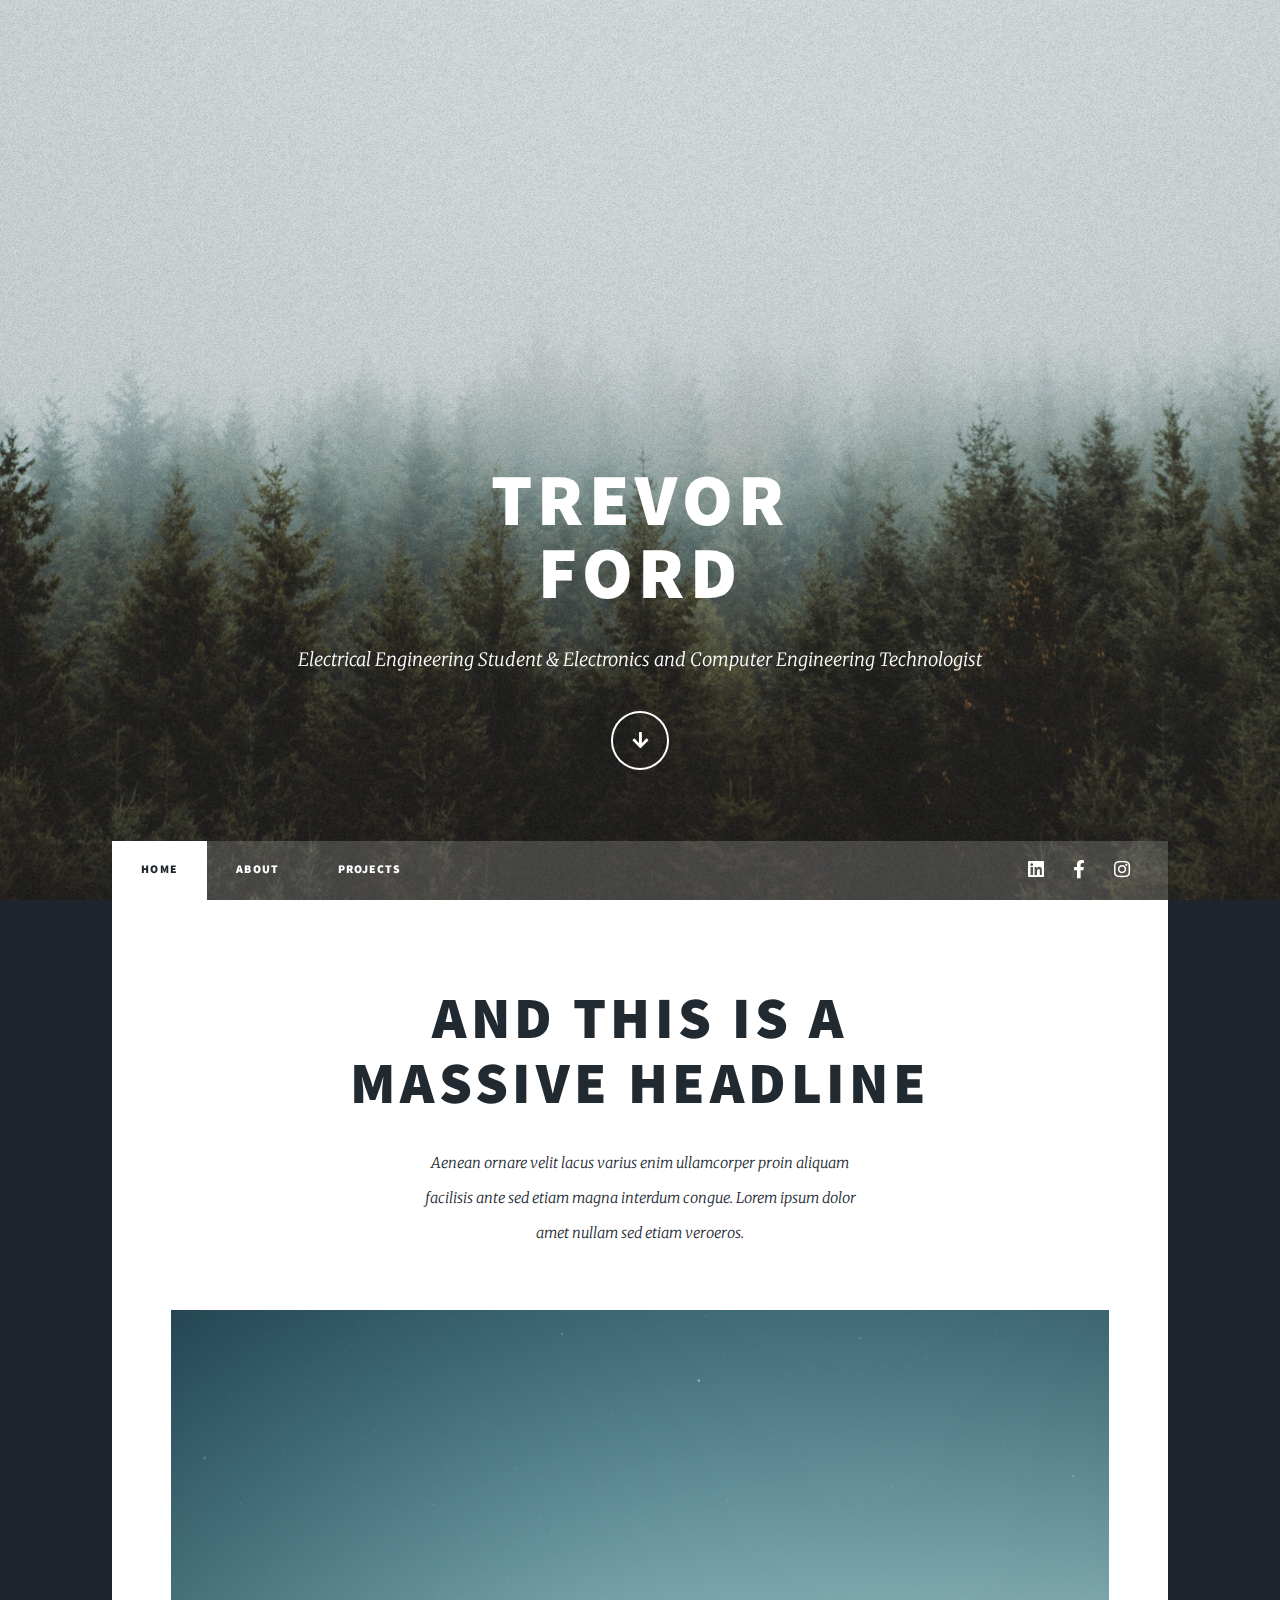
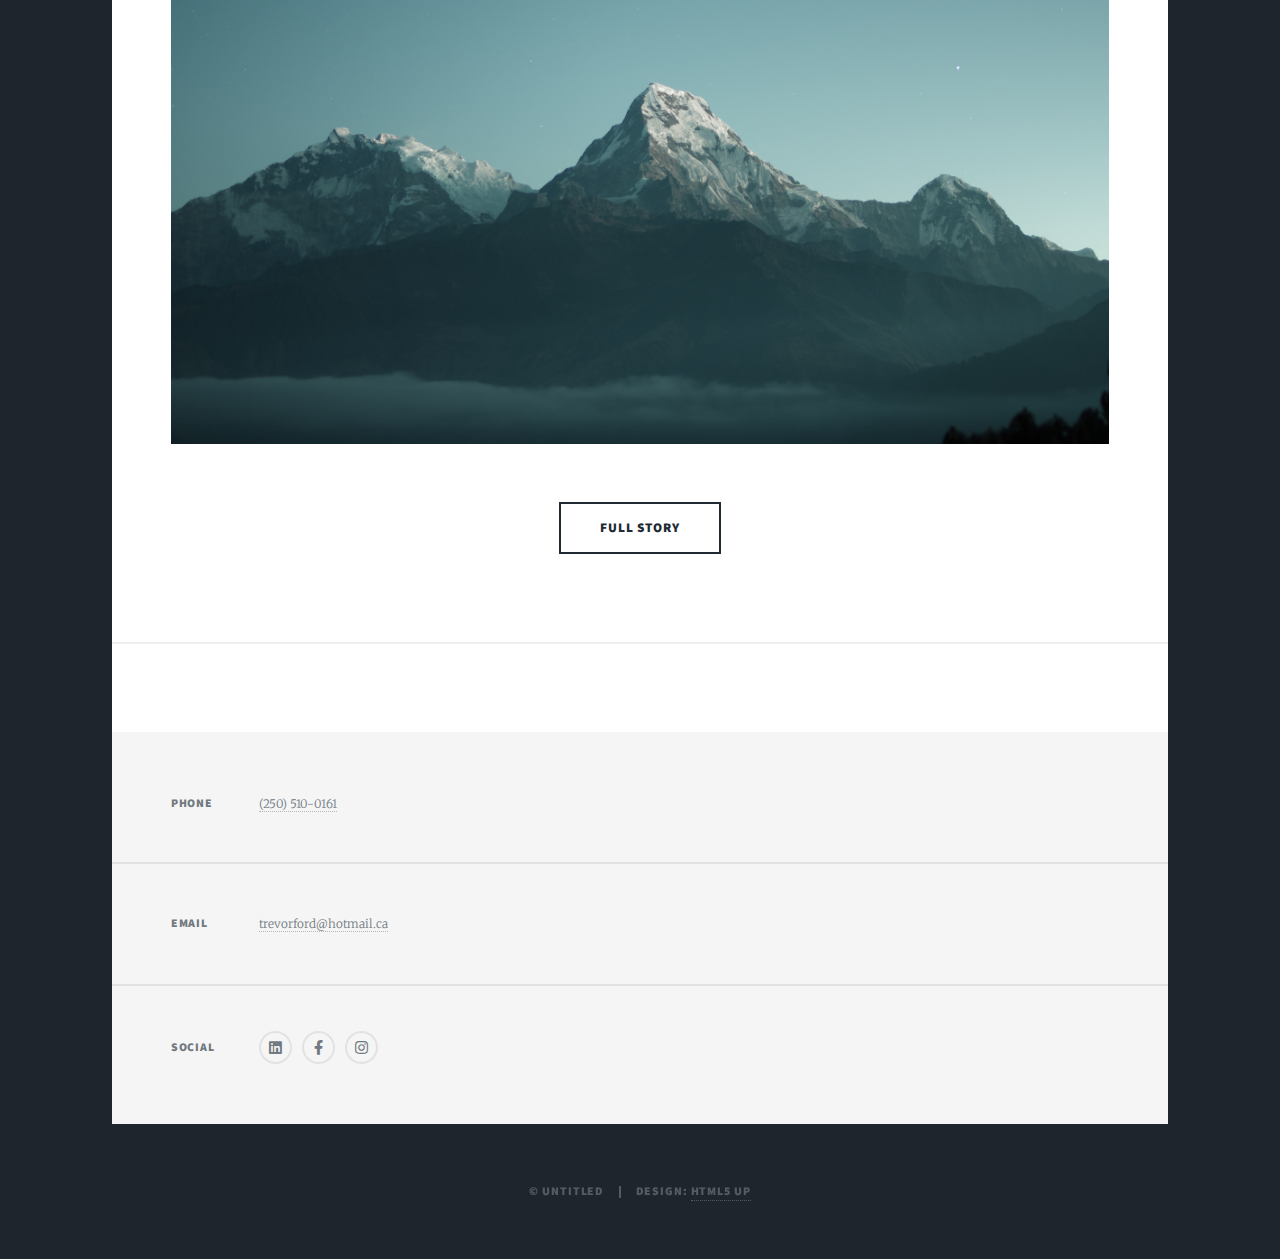
==== commit 986dc282: "Add files via upload" ====
--- a/index.html
+++ b/index.html
@@ -21,7 +21,7 @@
 					<div id="intro">
 						<h1>Trevor<br />
 						Ford</h1>
-						<p>Electrical Engineering Student & Electrical and Computer Engineering Technologist</p>
+						<p>Electrical Engineering Student & Electronics and Computer Engineering Technologist</p>
 						<ul class="actions">
 							<li><a href="#header" class="button icon solid solo fa-arrow-down scrolly">Continue</a></li>
 						</ul>
@@ -40,10 +40,9 @@
 							<li><a href="projects.html">Projects</a></li>
 						</ul>
 						<ul class="icons">
-							<li><a href="#" class="icon brands fa-twitter"><span class="label">Twitter</span></a></li>
-							<li><a href="#" class="icon brands fa-facebook-f"><span class="label">Facebook</span></a></li>
-							<li><a href="#" class="icon brands fa-instagram"><span class="label">Instagram</span></a></li>
-							<li><a href="#" class="icon brands fa-github"><span class="label">GitHub</span></a></li>
+							<li><a target="_blank" rel="noopener noreferrer" href="https://www.linkedin.com/in/fordtrevor/" class="icon brands fa-linkedin"><span class="label">LinkedIn</span></a></li>
+							<li><a target="_blank" rel="noopener noreferrer" href="#" class="icon brands fa-facebook-f"><span class="label">Facebook</span></a></li>
+							<li><a target="_blank" rel="noopener noreferrer" href="https://www.instagram.com/ford_trevor/" class="icon brands fa-instagram"><span class="label">Instagram</span></a></li>
 						</ul>
 					</nav>
 
@@ -59,149 +58,39 @@
 									facilisis ante sed etiam magna interdum congue. Lorem ipsum dolor<br />
 									amet nullam sed etiam veroeros.</p>
 								</header>
-								<a href="mrtherm.html" class="image main"><img src="images/pic01.jpg" alt="" /></a>
+								<a href="#" class="image main"><img src="images/pic01.jpg" alt="" /></a>
 								<ul class="actions special">
-									<li><a href="mrtherm.html" class="button large">Full Story</a></li>
+									<li><a href="#" class="button large">Full Story</a></li>
 								</ul>
 							</article>
 
 						<!-- Posts -->
-							<section class="posts">
-								<article>
-									<header>
-										<span class="date">April 24, 2017</span>
-										<h2><a href="#">Sed magna<br />
-										ipsum faucibus</a></h2>
-									</header>
-									<a href="#" class="image fit"><img src="images/pic02.jpg" alt="" /></a>
-									<p>Donec eget ex magna. Interdum et malesuada fames ac ante ipsum primis in faucibus. Pellentesque venenatis dolor imperdiet dolor mattis sagittis magna etiam.</p>
-									<ul class="actions special">
-										<li><a href="#" class="button">Full Story</a></li>
-									</ul>
-								</article>
-								<article>
-									<header>
-										<span class="date">April 22, 2017</span>
-										<h2><a href="#">Primis eget<br />
-										imperdiet lorem</a></h2>
-									</header>
-									<a href="#" class="image fit"><img src="images/pic03.jpg" alt="" /></a>
-									<p>Donec eget ex magna. Interdum et malesuada fames ac ante ipsum primis in faucibus. Pellentesque venenatis dolor imperdiet dolor mattis sagittis magna etiam.</p>
-									<ul class="actions special">
-										<li><a href="#" class="button">Full Story</a></li>
-									</ul>
-								</article>
-								<article>
-									<header>
-										<span class="date">April 18, 2017</span>
-										<h2><a href="#">Ante mattis<br />
-										interdum dolor</a></h2>
-									</header>
-									<a href="#" class="image fit"><img src="images/pic04.jpg" alt="" /></a>
-									<p>Donec eget ex magna. Interdum et malesuada fames ac ante ipsum primis in faucibus. Pellentesque venenatis dolor imperdiet dolor mattis sagittis magna etiam.</p>
-									<ul class="actions special">
-										<li><a href="#" class="button">Full Story</a></li>
-									</ul>
-								</article>
-								<article>
-									<header>
-										<span class="date">April 14, 2017</span>
-										<h2><a href="#">Tempus sed<br />
-										nulla imperdiet</a></h2>
-									</header>
-									<a href="#" class="image fit"><img src="images/pic05.jpg" alt="" /></a>
-									<p>Donec eget ex magna. Interdum et malesuada fames ac ante ipsum primis in faucibus. Pellentesque venenatis dolor imperdiet dolor mattis sagittis magna etiam.</p>
-									<ul class="actions special">
-										<li><a href="#" class="button">Full Story</a></li>
-									</ul>
-								</article>
-								<article>
-									<header>
-										<span class="date">April 11, 2017</span>
-										<h2><a href="#">Odio magna<br />
-										sed consectetur</a></h2>
-									</header>
-									<a href="#" class="image fit"><img src="images/pic06.jpg" alt="" /></a>
-									<p>Donec eget ex magna. Interdum et malesuada fames ac ante ipsum primis in faucibus. Pellentesque venenatis dolor imperdiet dolor mattis sagittis magna etiam.</p>
-									<ul class="actions special">
-										<li><a href="#" class="button">Full Story</a></li>
-									</ul>
-								</article>
-								<article>
-									<header>
-										<span class="date">April 7, 2017</span>
-										<h2><a href="#">Augue lorem<br />
-										primis vestibulum</a></h2>
-									</header>
-									<a href="#" class="image fit"><img src="images/pic07.jpg" alt="" /></a>
-									<p>Donec eget ex magna. Interdum et malesuada fames ac ante ipsum primis in faucibus. Pellentesque venenatis dolor imperdiet dolor mattis sagittis magna etiam.</p>
-									<ul class="actions special">
-										<li><a href="#" class="button">Full Story</a></li>
-									</ul>
-								</article>
-							</section>
+							
 
 						<!-- Footer -->
 							<footer>
-								<div class="pagination">
-									<!--<a href="#" class="previous">Prev</a>-->
-									<a href="#" class="page active">1</a>
-									<a href="#" class="page">2</a>
-									<a href="#" class="page">3</a>
-									<span class="extra">&hellip;</span>
-									<a href="#" class="page">8</a>
-									<a href="#" class="page">9</a>
-									<a href="#" class="page">10</a>
-									<a href="#" class="next">Next</a>
-								</div>
+							
 							</footer>
 
 					</div>
 
 				<!-- Footer -->
 					<footer id="footer">
-						<section>
-							<form method="post" action="#">
-								<div class="fields">
-									<div class="field">
-										<label for="name">Name</label>
-										<input type="text" name="name" id="name" />
-									</div>
-									<div class="field">
-										<label for="email">Email</label>
-										<input type="text" name="email" id="email" />
-									</div>
-									<div class="field">
-										<label for="message">Message</label>
-										<textarea name="message" id="message" rows="3"></textarea>
-									</div>
-								</div>
-								<ul class="actions">
-									<li><input type="submit" value="Send Message" /></li>
-								</ul>
-							</form>
-						</section>
 						<section class="split contact">
-							<section class="alt">
-								<h3>Address</h3>
-								<p>1234 Somewhere Road #87257<br />
-								Nashville, TN 00000-0000</p>
-							</section>
 							<section>
 								<h3>Phone</h3>
-								<p><a href="#">(000) 000-0000</a></p>
+								<p><a href="#">(250) 510-0161</a></p>
 							</section>
 							<section>
 								<h3>Email</h3>
-								<p><a href="#">info@untitled.tld</a></p>
+								<p><a href="#">trevorford@hotmail.ca</a></p>
 							</section>
 							<section>
 								<h3>Social</h3>
 								<ul class="icons alt">
-									<li><a href="#" class="icon brands alt fa-twitter"><span class="label">Twitter</span></a></li>
-									<li><a href="#" class="icon brands alt fa-facebook-f"><span class="label">Facebook</span></a></li>
-									<li><a href="#" class="icon brands alt fa-instagram"><span class="label">Instagram</span></a></li>
-									<li><a href="#" class="icon brands alt fa-github"><span class="label">GitHub</span></a></li>
+										<li><a target="_blank" rel="noopener noreferrer" href="https://www.linkedin.com/in/fordtrevor/" class="icon brands fa-linkedin"><span class="label">LinkedIn</span></a></li>
+										<li><a target="_blank" rel="noopener noreferrer" href="#" class="icon brands fa-facebook-f"><span class="label">Facebook</span></a></li>
+										<li><a target="_blank" rel="noopener noreferrer" href="https://www.instagram.com/ford_trevor/" class="icon brands fa-instagram"><span class="label">Instagram</span></a></li>
 								</ul>
 							</section>
 						</section>
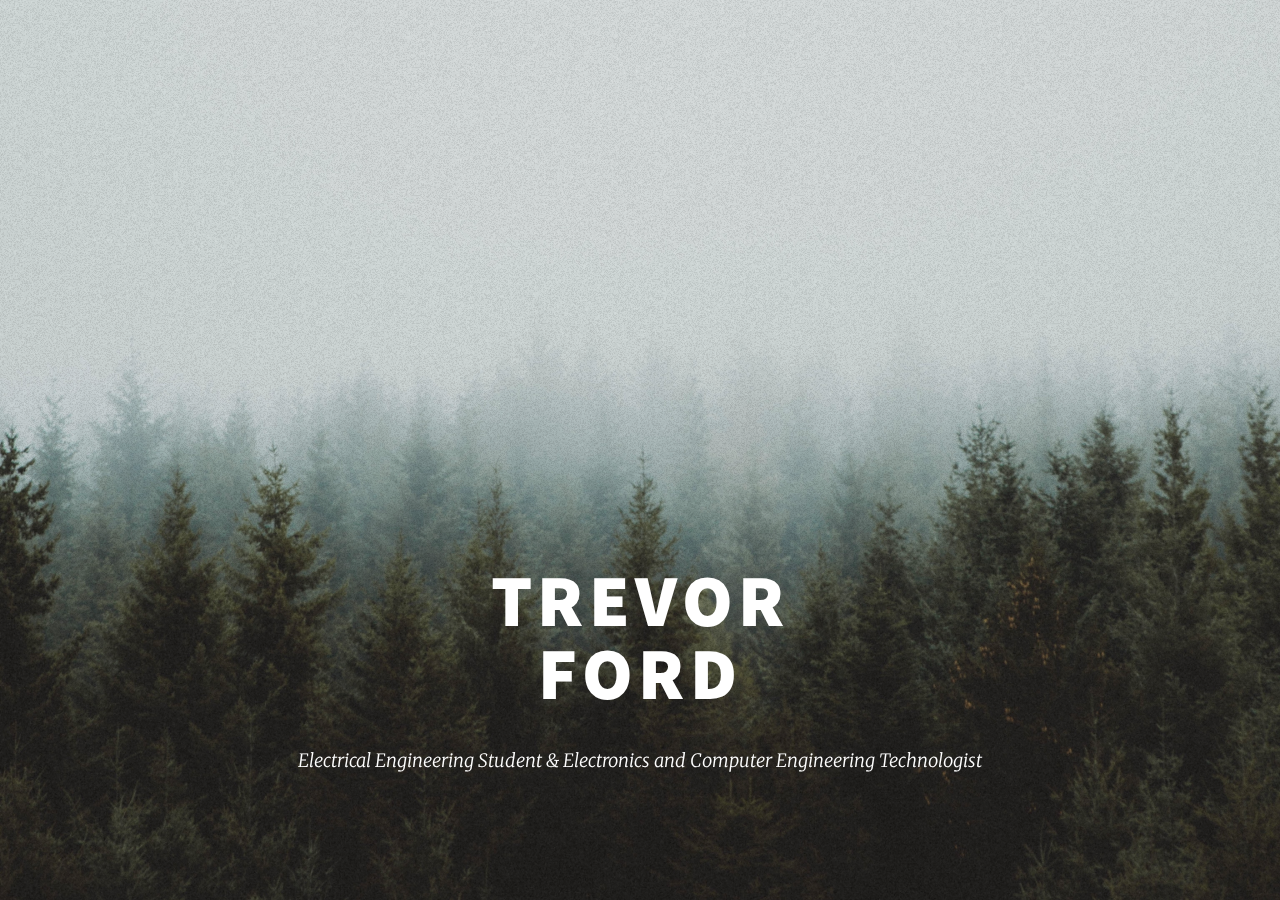
==== commit c3cb8169: "Add files via upload" ====
--- a/index.html
+++ b/index.html
@@ -22,9 +22,6 @@
 						<h1>Trevor<br />
 						Ford</h1>
 						<p>Electrical Engineering Student & Electronics and Computer Engineering Technologist</p>
-						<ul class="actions">
-							<li><a href="#header" class="button icon solid solo fa-arrow-down scrolly">Continue</a></li>
-						</ul>
 					</div>
 
 				<!-- Header -->
@@ -32,76 +29,7 @@
 						<a href="index.html" class="logo">Trevor Ford</a>
 					</header>
 
-				<!-- Nav -->
-					<nav id="nav">
-						<ul class="links">
-							<li class="active"><a href="index.html">Home</a></li>
-							<li><a href="about.html">About</a></li>
-							<li><a href="projects.html">Projects</a></li>
-						</ul>
-						<ul class="icons">
-							<li><a target="_blank" rel="noopener noreferrer" href="https://www.linkedin.com/in/fordtrevor/" class="icon brands fa-linkedin"><span class="label">LinkedIn</span></a></li>
-							<li><a target="_blank" rel="noopener noreferrer" href="#" class="icon brands fa-facebook-f"><span class="label">Facebook</span></a></li>
-							<li><a target="_blank" rel="noopener noreferrer" href="https://www.instagram.com/ford_trevor/" class="icon brands fa-instagram"><span class="label">Instagram</span></a></li>
-						</ul>
-					</nav>
-
-				<!-- Main -->
-					<div id="main">
-
-						<!-- Featured Post -->
-							<article class="post featured">
-								<header class="major">
-									<h2><a href="#">And this is a<br />
-									massive headline</a></h2>
-									<p>Aenean ornare velit lacus varius enim ullamcorper proin aliquam<br />
-									facilisis ante sed etiam magna interdum congue. Lorem ipsum dolor<br />
-									amet nullam sed etiam veroeros.</p>
-								</header>
-								<a href="#" class="image main"><img src="images/pic01.jpg" alt="" /></a>
-								<ul class="actions special">
-									<li><a href="#" class="button large">Full Story</a></li>
-								</ul>
-							</article>
-
-						<!-- Posts -->
-							
-
-						<!-- Footer -->
-							<footer>
-							
-							</footer>
-
-					</div>
-
-				<!-- Footer -->
-					<footer id="footer">
-						<section class="split contact">
-							<section>
-								<h3>Phone</h3>
-								<p><a href="#">(250) 510-0161</a></p>
-							</section>
-							<section>
-								<h3>Email</h3>
-								<p><a href="#">trevorford@hotmail.ca</a></p>
-							</section>
-							<section>
-								<h3>Social</h3>
-								<ul class="icons alt">
-										<li><a target="_blank" rel="noopener noreferrer" href="https://www.linkedin.com/in/fordtrevor/" class="icon brands fa-linkedin"><span class="label">LinkedIn</span></a></li>
-										<li><a target="_blank" rel="noopener noreferrer" href="#" class="icon brands fa-facebook-f"><span class="label">Facebook</span></a></li>
-										<li><a target="_blank" rel="noopener noreferrer" href="https://www.instagram.com/ford_trevor/" class="icon brands fa-instagram"><span class="label">Instagram</span></a></li>
-								</ul>
-							</section>
-						</section>
-					</footer>
-
-				<!-- Copyright -->
-					<div id="copyright">
-						<ul><li>&copy; Untitled</li><li>Design: <a href="https://html5up.net">HTML5 UP</a></li></ul>
-					</div>
-
-			</div>
+				
 
 		<!-- Scripts -->
 			<script src="assets/js/jquery.min.js"></script>
--- a/assets/css/main.css
+++ b/assets/css/main.css
@@ -29,8 +29,12 @@
 footer, header, hgroup, menu, nav, section {
 	display: block;}
 
+
 body {
 	line-height: 1;
+	zoom: 1; 
+	-moz-transform: scale(1); 
+	-moz-transform-origin: 0 0;
 }
 
 ol, ul {
@@ -2634,7 +2638,7 @@
 
 		.image.main {
 			display: block;
-			margin: 4rem 0;
+			margin: 10rem 0;
 			width: 100%;
 		}
 
@@ -3285,7 +3289,7 @@
 
 	#intro {
 		color: #ffffff;
-		padding: 8rem 4rem 6rem 4rem ;
+		padding: 4rem 4rem 6rem 4rem ;
 		-moz-align-items: center;
 		-webkit-align-items: center;
 		-ms-align-items: center;
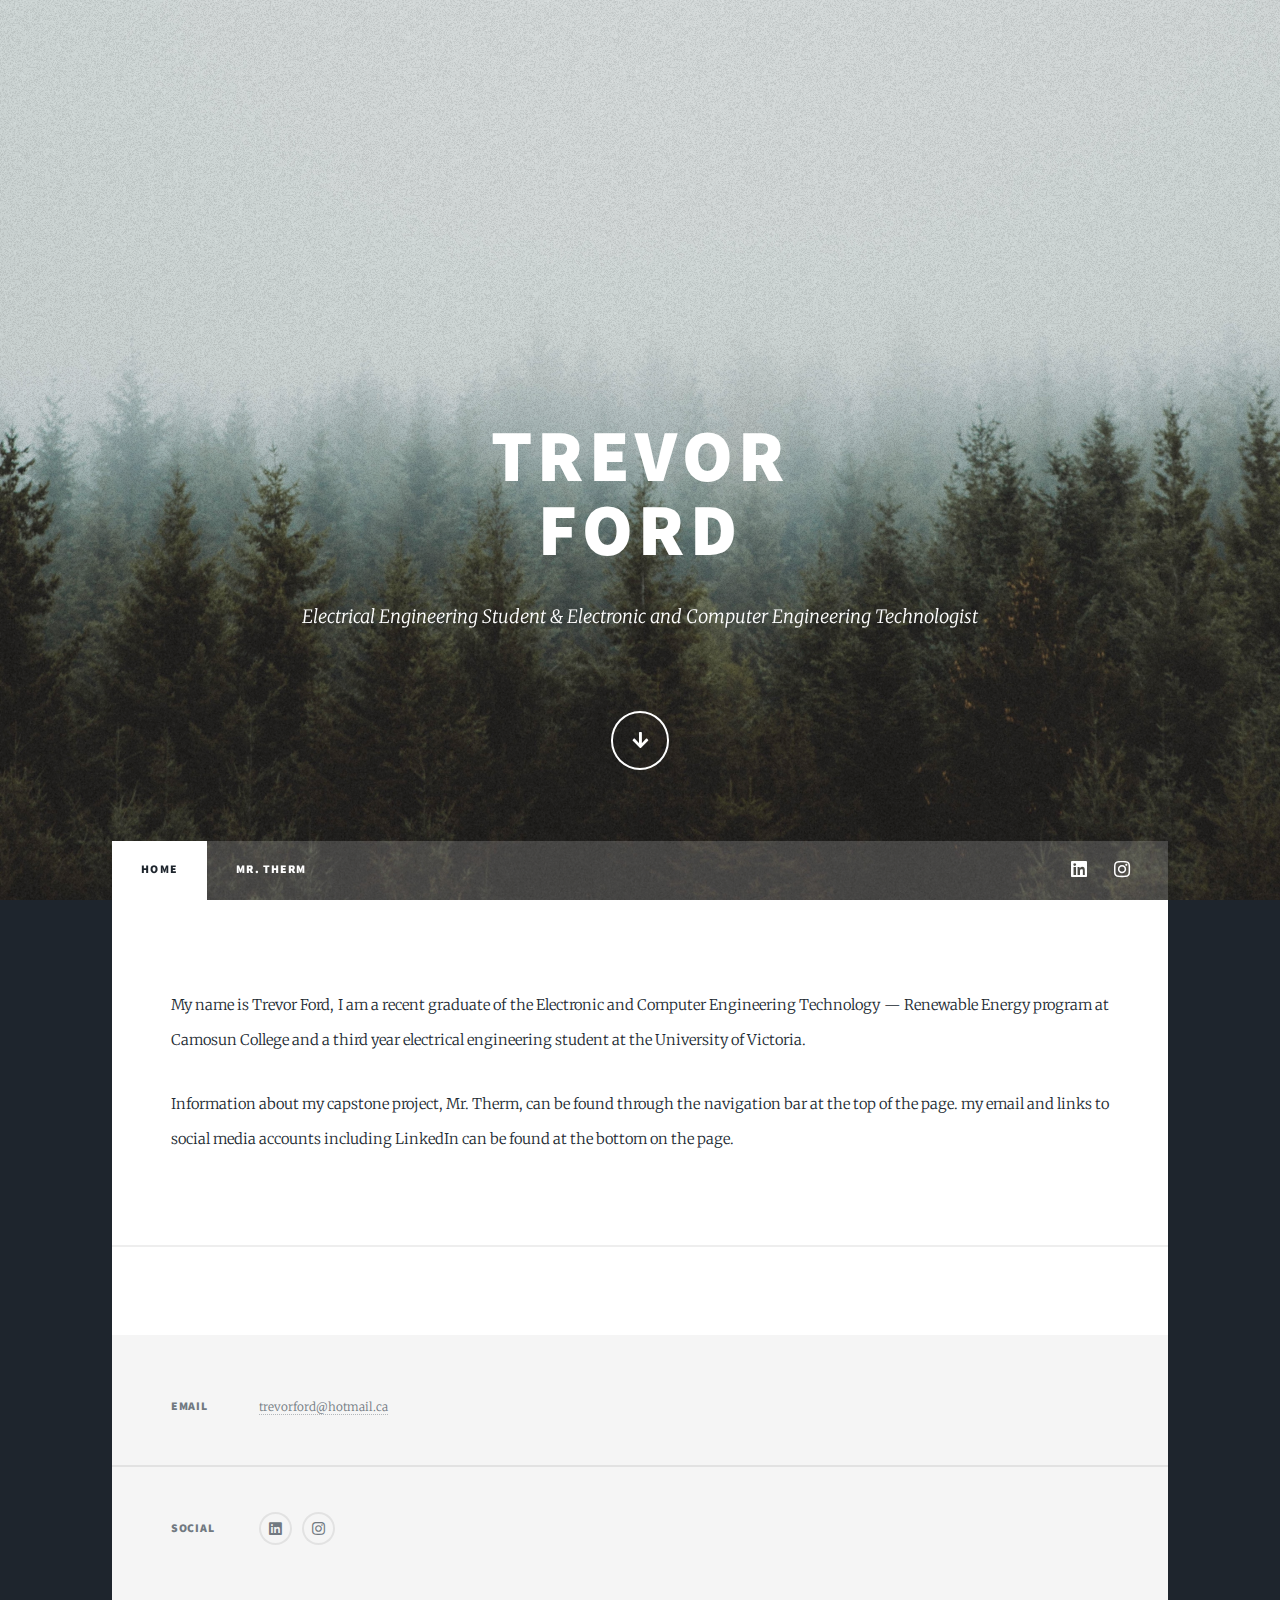
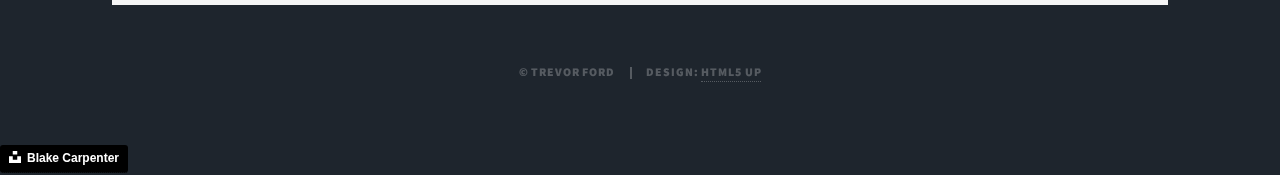
==== commit 0491709d: "updated" ====
--- a/index.html
+++ b/index.html
@@ -21,7 +21,10 @@
 					<div id="intro">
 						<h1>Trevor<br />
 						Ford</h1>
-						<p>Electrical Engineering Student & Electronics and Computer Engineering Technologist</p>
+						<p>Electrical Engineering Student & Electronic and Computer Engineering Technologist<br /><br /></p>
+						<ul class="actions">
+							<li><a href="#header" class="button icon solid solo fa-arrow-down scrolly">Continue</a></li>
+						</ul>
 					</div>
 
 				<!-- Header -->
@@ -29,7 +32,65 @@
 						<a href="index.html" class="logo">Trevor Ford</a>
 					</header>
 
-				
+				<!-- Nav -->
+					<nav id="nav">
+						<ul class="links">
+							<li class="active"><a href="index.html">Home</a></li>
+							<li><a href="mrtherm.html">Mr. Therm</a></li>
+						</ul>
+						<ul class="icons">
+							<li><a target="_blank" rel="noopener noreferrer" href="https://www.linkedin.com/in/fordtrevor/" class="icon brands fa-linkedin"><span class="label">LinkedIn</span></a></li>
+							<li><a target="_blank" rel="noopener noreferrer" href="https://www.instagram.com/ford_trevor/" class="icon brands fa-instagram"><span class="label">Instagram</span></a></li>
+						</ul>
+					</nav>
+
+				<!-- Main -->
+					<div id="main">
+
+						<!-- Featured Post -->
+						<section class="post">
+							<p>My name is Trevor Ford, I am a recent graduate of the Electronic and Computer Engineering Technology — Renewable Energy  
+							   program at Camosun College and a third year electrical engineering student at the University of Victoria. 
+							</p>
+							   <p>Information about my capstone project,  Mr. Therm, can be found through the navigation bar at the top of the page.
+								   my email and links to social media accounts including LinkedIn can be found at the bottom on the page.
+							   </p>
+						</section>
+
+						<!-- Posts -->
+							
+
+						<!-- Footer -->
+							<footer>
+							
+							</footer>
+
+					</div>
+
+				<!-- Footer -->
+					<footer id="footer">
+						<section class="split contact">
+							<section>
+								<h3>Email</h3>
+								<p><a href="#">trevorford@hotmail.ca</a></p>
+							</section>
+							<section>
+								<h3>Social</h3>
+								<ul class="icons alt">
+										<li><a target="_blank" rel="noopener noreferrer" href="https://www.linkedin.com/in/fordtrevor/" class="icon brands fa-linkedin"><span class="label">LinkedIn</span></a></li>
+										<li><a target="_blank" rel="noopener noreferrer" href="https://www.instagram.com/ford_trevor/" class="icon brands fa-instagram"><span class="label">Instagram</span></a></li>
+								</ul>
+							</section>
+						</section>
+					</footer>
+
+				<!-- Copyright -->
+					<div id="copyright">
+						<ul><li>&copy; Trevor Ford</li><li>Design: <a href="https://html5up.net">HTML5 UP</a></li></ul>
+					</div>
+					<a style="background-color:black;color:white;text-decoration:none;padding:4px 6px;font-family:-apple-system, BlinkMacSystemFont, &quot;San Francisco&quot;, &quot;Helvetica Neue&quot;, Helvetica, Ubuntu, Roboto, Noto, &quot;Segoe UI&quot;, Arial, sans-serif;font-size:12px;font-weight:bold;line-height:1.2;display:inline-block;border-radius:3px" href="https://unsplash.com/@blakepnw?utm_medium=referral&amp;utm_campaign=photographer-credit&amp;utm_content=creditBadge" target="_blank" rel="noopener noreferrer" title="Download free do whatever you want high-resolution photos from Blake Carpenter"><span style="display:inline-block;padding:2px 3px"><svg xmlns="http://www.w3.org/2000/svg" style="height:12px;width:auto;position:relative;vertical-align:middle;top:-2px;fill:white" viewBox="0 0 32 32"><title>unsplash-logo</title><path d="M10 9V0h12v9H10zm12 5h10v18H0V14h10v9h12v-9z"></path></svg></span><span style="display:inline-block;padding:2px 3px">Blake Carpenter</span></a>
+
+			</div>
 
 		<!-- Scripts -->
 			<script src="assets/js/jquery.min.js"></script>
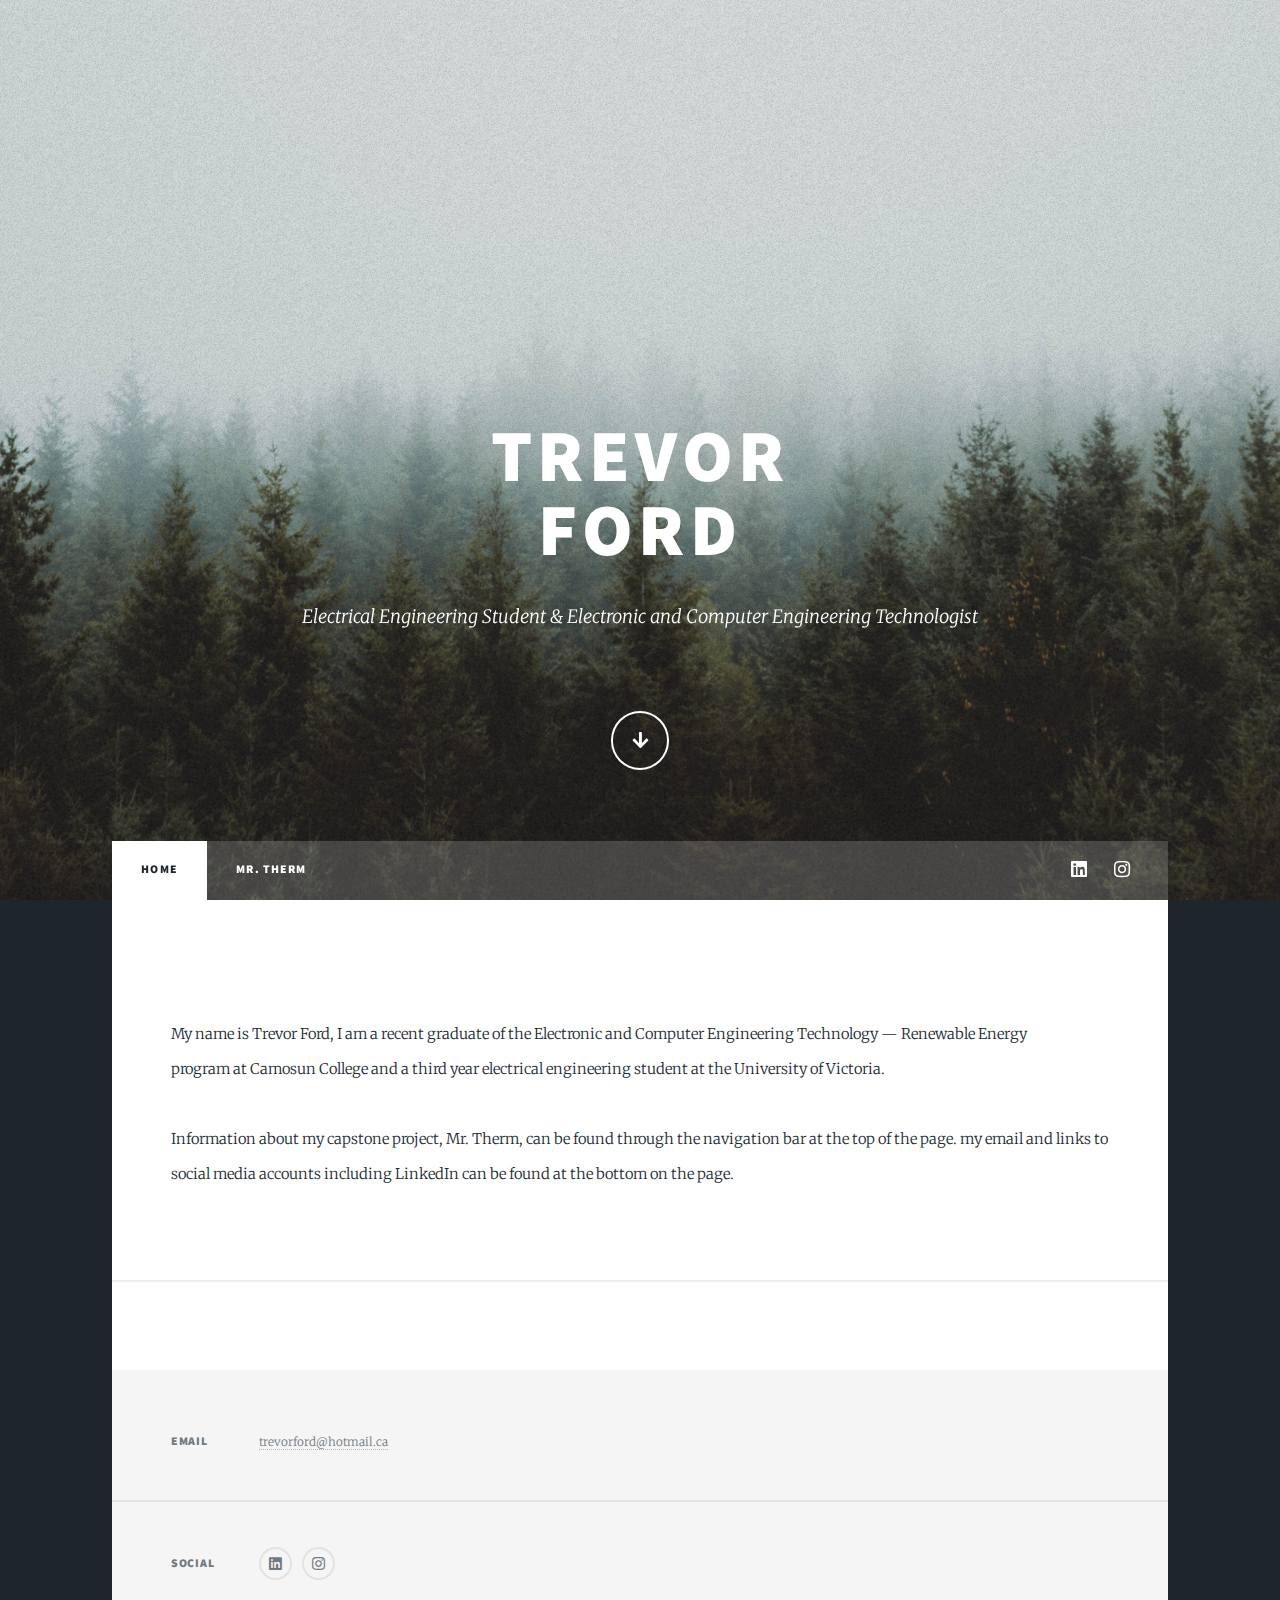
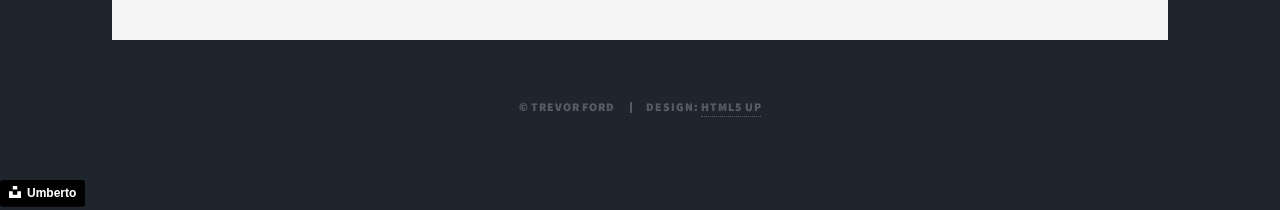
==== commit b8c604ea: "updated photos" ====
--- a/index.html
+++ b/index.html
@@ -49,11 +49,12 @@
 
 						<!-- Featured Post -->
 						<section class="post">
-							<p>My name is Trevor Ford, I am a recent graduate of the Electronic and Computer Engineering Technology — Renewable Energy  
-							   program at Camosun College and a third year electrical engineering student at the University of Victoria. 
-							</p>
-							   <p>Information about my capstone project,  Mr. Therm, can be found through the navigation bar at the top of the page.
-								   my email and links to social media accounts including LinkedIn can be found at the bottom on the page.
+							<p><div class="image right"><img src="images/hs.jpg" alt="" /></div>
+							   My name is Trevor Ford, I am a recent graduate of the Electronic and Computer Engineering Technology — Renewable Energy  
+							   program at Camosun College and a third year electrical engineering student at the University of Victoria.<br><br>
+							
+							   Information about my capstone project,  Mr. Therm, can be found through the navigation bar at the top of the page.
+							   my email and links to social media accounts including LinkedIn can be found at the bottom on the page.
 							   </p>
 						</section>
 
@@ -88,7 +89,7 @@
 					<div id="copyright">
 						<ul><li>&copy; Trevor Ford</li><li>Design: <a href="https://html5up.net">HTML5 UP</a></li></ul>
 					</div>
-					<a style="background-color:black;color:white;text-decoration:none;padding:4px 6px;font-family:-apple-system, BlinkMacSystemFont, &quot;San Francisco&quot;, &quot;Helvetica Neue&quot;, Helvetica, Ubuntu, Roboto, Noto, &quot;Segoe UI&quot;, Arial, sans-serif;font-size:12px;font-weight:bold;line-height:1.2;display:inline-block;border-radius:3px" href="https://unsplash.com/@blakepnw?utm_medium=referral&amp;utm_campaign=photographer-credit&amp;utm_content=creditBadge" target="_blank" rel="noopener noreferrer" title="Download free do whatever you want high-resolution photos from Blake Carpenter"><span style="display:inline-block;padding:2px 3px"><svg xmlns="http://www.w3.org/2000/svg" style="height:12px;width:auto;position:relative;vertical-align:middle;top:-2px;fill:white" viewBox="0 0 32 32"><title>unsplash-logo</title><path d="M10 9V0h12v9H10zm12 5h10v18H0V14h10v9h12v-9z"></path></svg></span><span style="display:inline-block;padding:2px 3px">Blake Carpenter</span></a>
+					<a style="background-color:black;color:white;text-decoration:none;padding:4px 6px;font-family:-apple-system, BlinkMacSystemFont, &quot;San Francisco&quot;, &quot;Helvetica Neue&quot;, Helvetica, Ubuntu, Roboto, Noto, &quot;Segoe UI&quot;, Arial, sans-serif;font-size:12px;font-weight:bold;line-height:1.2;display:inline-block;border-radius:3px" href="https://unsplash.com/@umby?utm_medium=referral&amp;utm_campaign=photographer-credit&amp;utm_content=creditBadge" target="_blank" rel="noopener noreferrer" title="Download free do whatever you want high-resolution photos from Umberto"><span style="display:inline-block;padding:2px 3px"><svg xmlns="http://www.w3.org/2000/svg" style="height:12px;width:auto;position:relative;vertical-align:middle;top:-2px;fill:white" viewBox="0 0 32 32"><title>unsplash-logo</title><path d="M10 9V0h12v9H10zm12 5h10v18H0V14h10v9h12v-9z"></path></svg></span><span style="display:inline-block;padding:2px 3px">Umberto</span></a>
 
 			</div>
 
--- a/assets/css/main.css
+++ b/assets/css/main.css
@@ -2606,7 +2606,11 @@
 			max-width: 40%;
 		}
 
-			.image.left img, .image.right img {
+		.image.rightspecial {
+			max-width: 20%;
+		}
+
+			.image.left img, .image.right img, .image.rightspecial img {
 				width: 100%;
 			}
 
@@ -2622,6 +2626,11 @@
 			top: 0.75rem;
 		}
 
+		.image.rightspecial {
+			float: right;
+			margin: 0 0 2rem 2rem;
+			top: 0.75rem;
+		}
 		.image.fit {
 			display: block;
 			margin: 2.5rem 0;
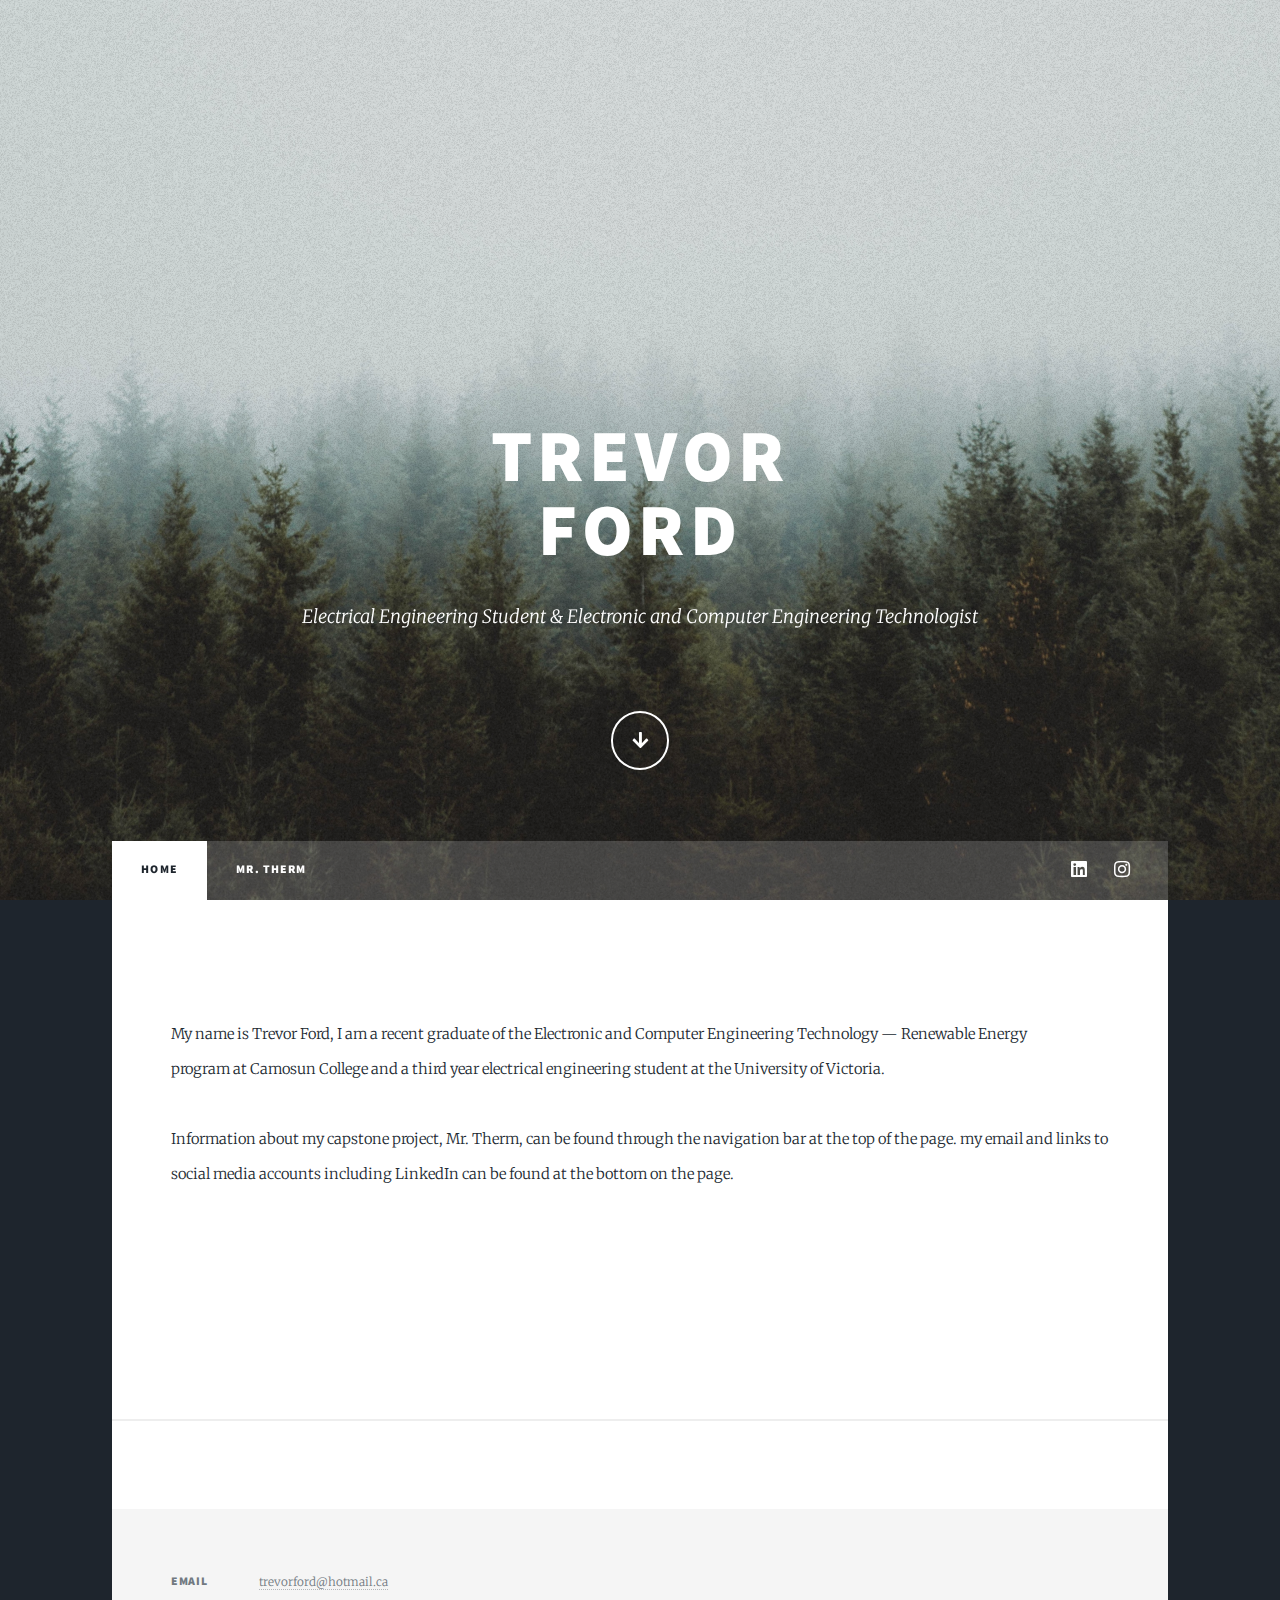
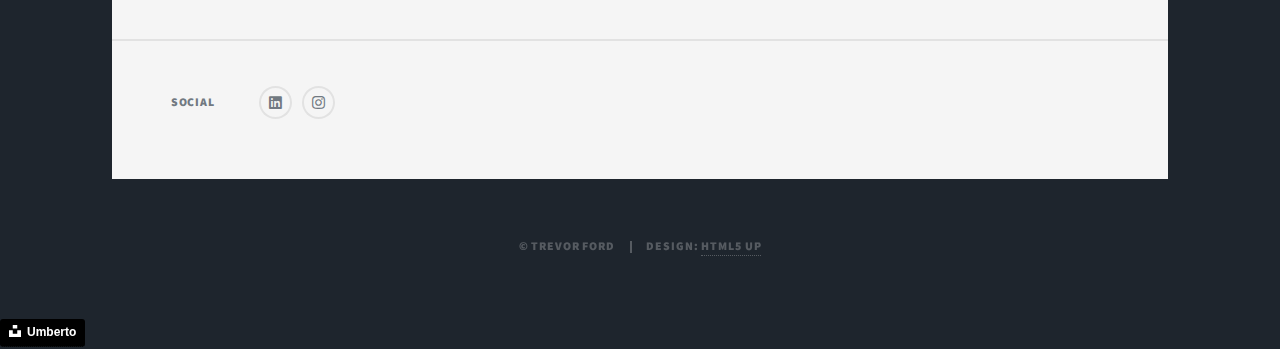
==== commit b13446c1: "margin correction" ====
--- a/index.html
+++ b/index.html
@@ -54,7 +54,7 @@
 							   program at Camosun College and a third year electrical engineering student at the University of Victoria.<br><br>
 							
 							   Information about my capstone project,  Mr. Therm, can be found through the navigation bar at the top of the page.
-							   my email and links to social media accounts including LinkedIn can be found at the bottom on the page.
+							   my email and links to social media accounts including LinkedIn can be found at the bottom on the page.<br><br><br><br><br>
 							   </p>
 						</section>
 
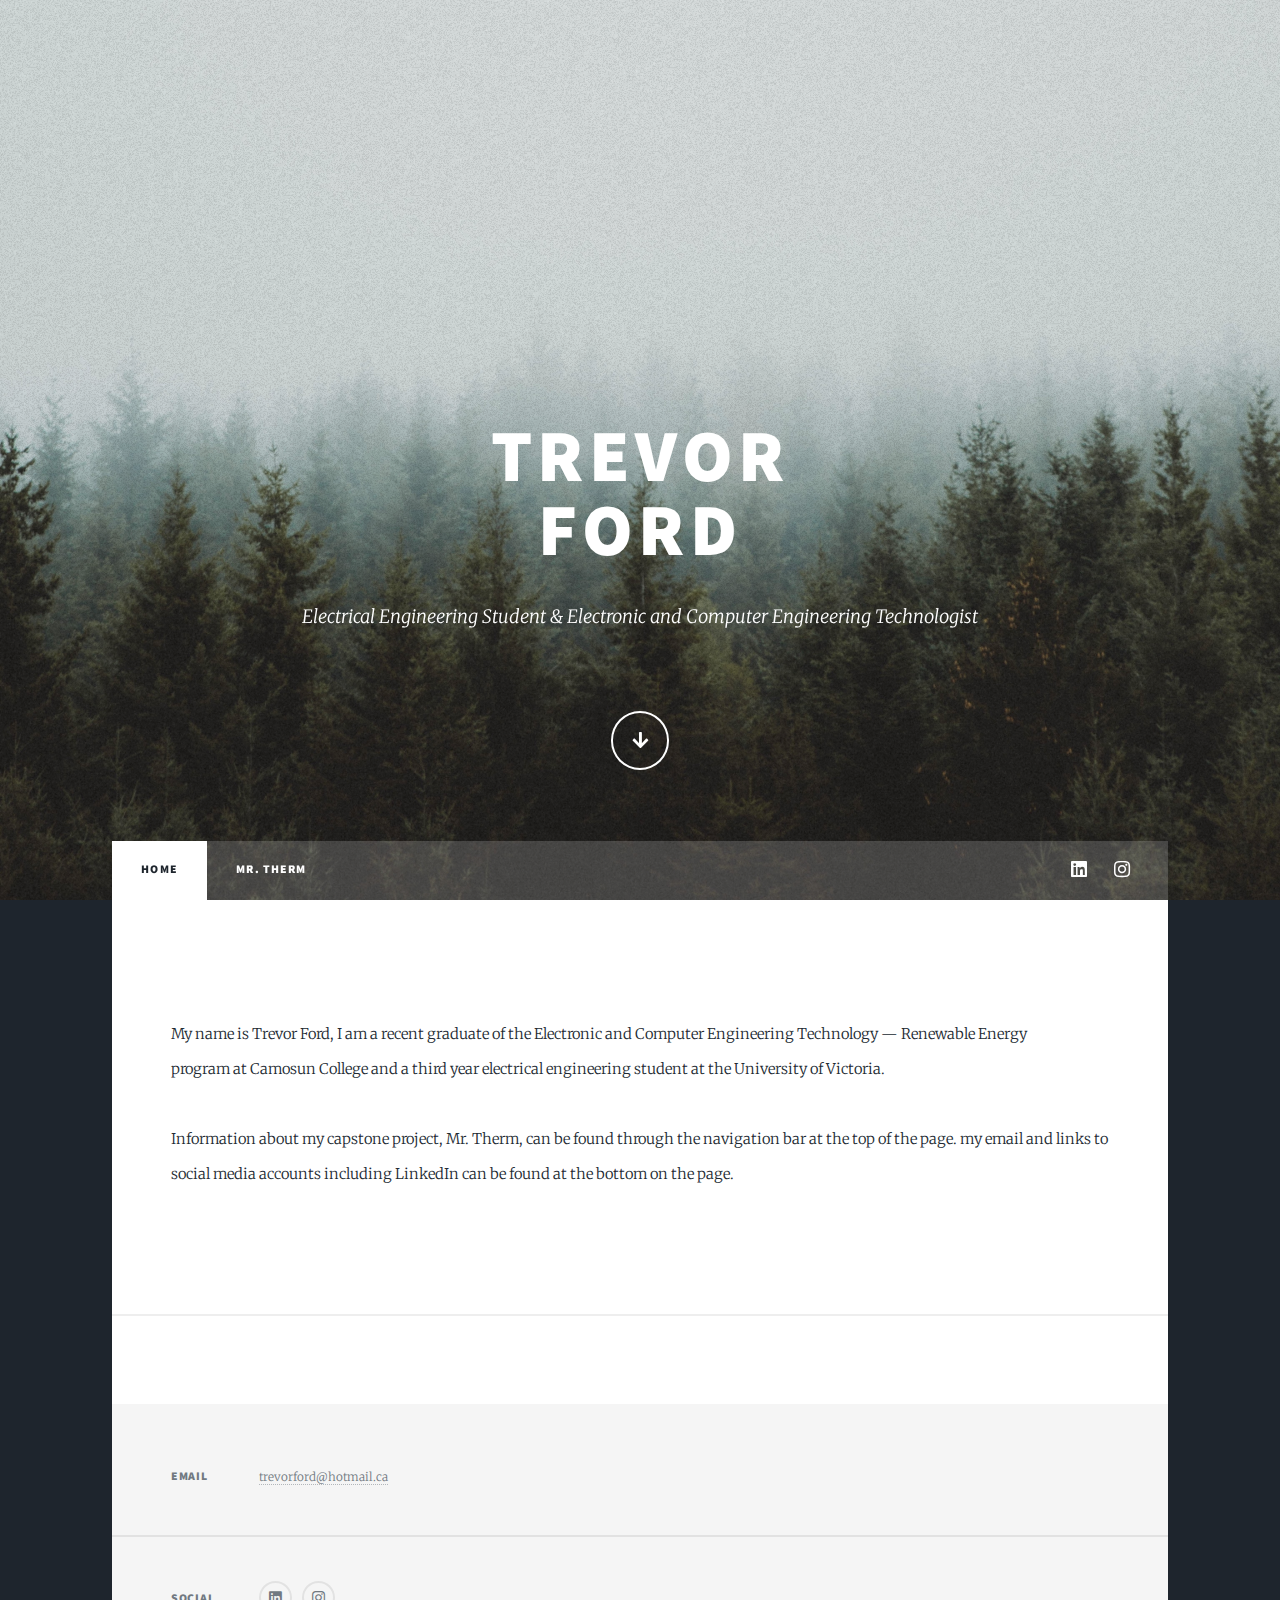
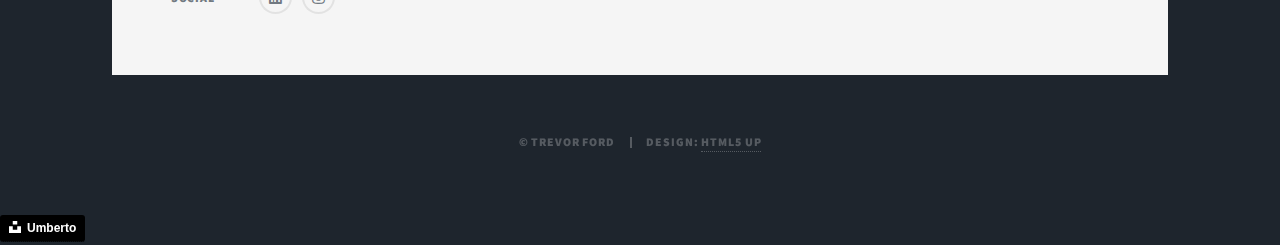
==== commit bceaded5: "margin update" ====
--- a/index.html
+++ b/index.html
@@ -49,13 +49,13 @@
 
 						<!-- Featured Post -->
 						<section class="post">
-							<p><div class="image right"><img src="images/hs.jpg" alt="" /></div>
+							<div><p><div class="image rightspecial"><img src="images/hs.jpg" alt="" /></div>
 							   My name is Trevor Ford, I am a recent graduate of the Electronic and Computer Engineering Technology — Renewable Energy  
 							   program at Camosun College and a third year electrical engineering student at the University of Victoria.<br><br>
 							
 							   Information about my capstone project,  Mr. Therm, can be found through the navigation bar at the top of the page.
-							   my email and links to social media accounts including LinkedIn can be found at the bottom on the page.<br><br><br><br><br>
-							   </p>
+							   my email and links to social media accounts including LinkedIn can be found at the bottom on the page.<br><br>
+							   </p></div>
 						</section>
 
 						<!-- Posts -->
--- a/assets/css/main.css
+++ b/assets/css/main.css
@@ -2597,7 +2597,7 @@
 		display: inline-block;
 		position: relative;
 	}
-
+	
 		.image img {
 			display: block;
 		}
@@ -2607,7 +2607,7 @@
 		}
 
 		.image.rightspecial {
-			max-width: 20%;
+			max-width: 25%;
 		}
 
 			.image.left img, .image.right img, .image.rightspecial img {
